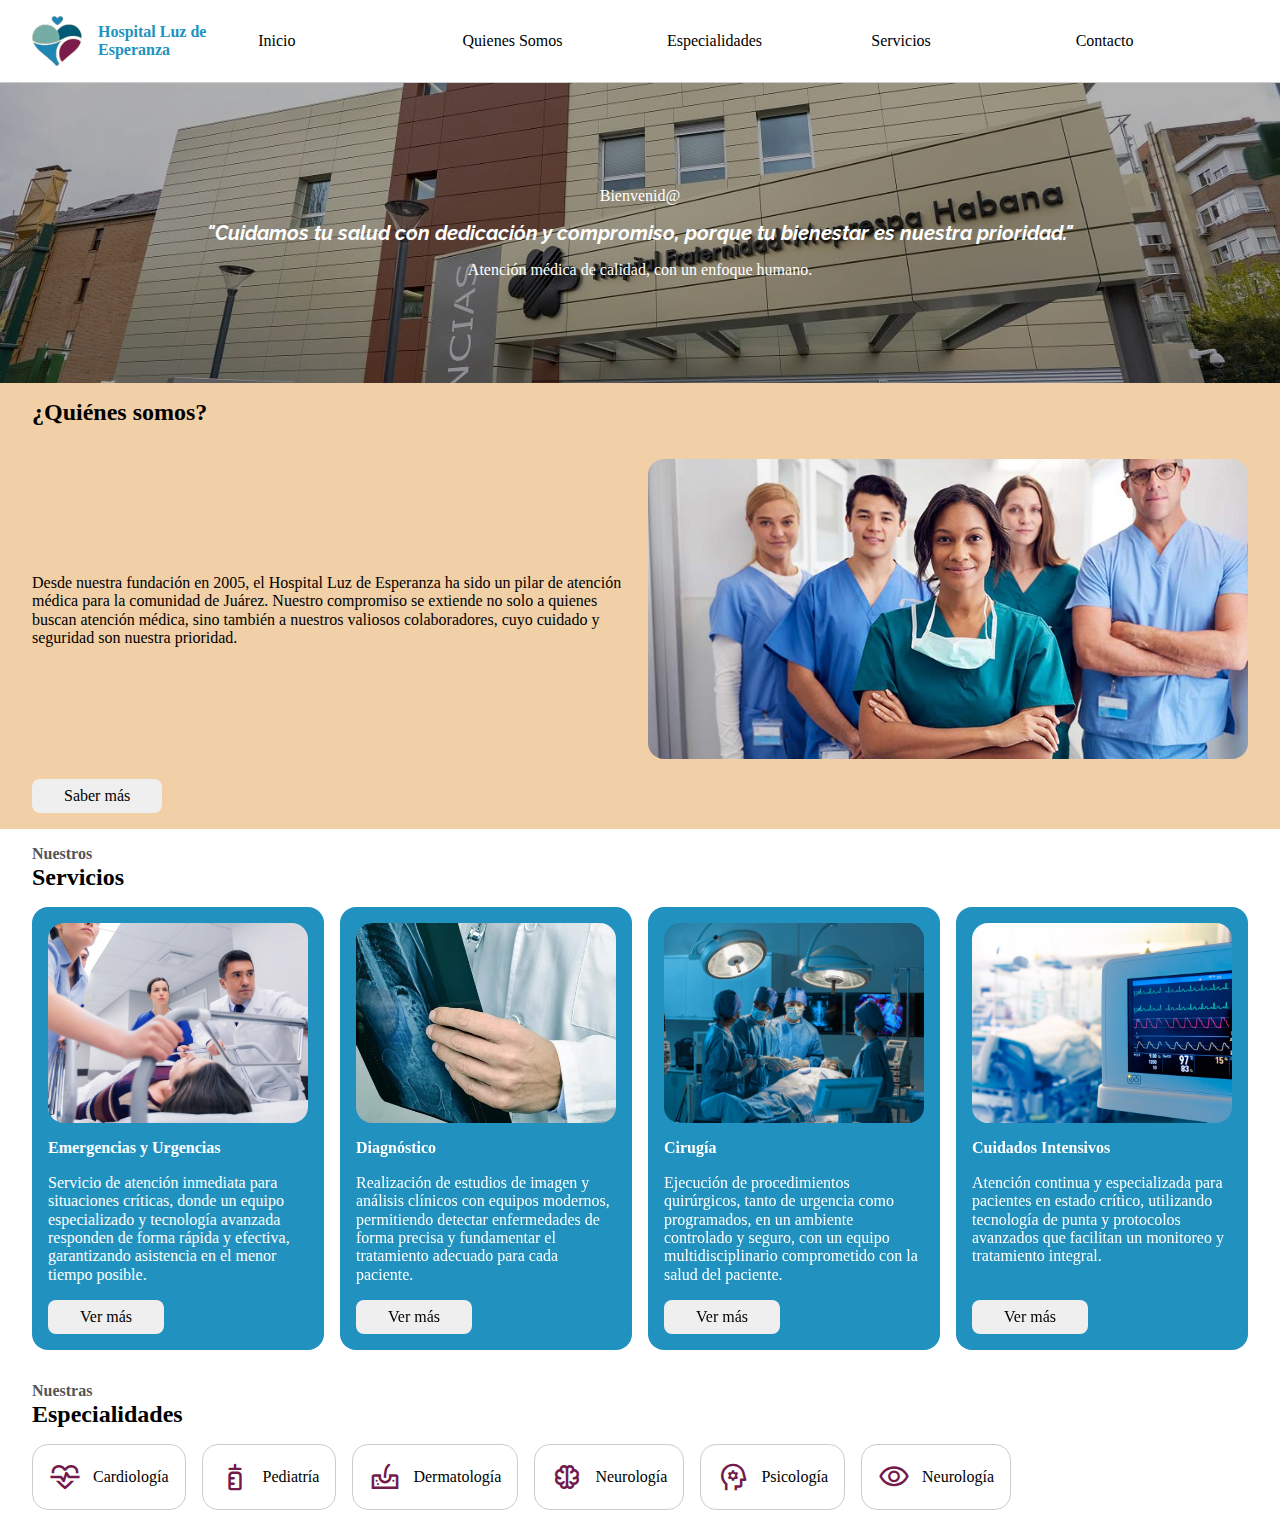
==== Index.html @ 4ebc7fb2 "idk" ====
<!DOCTYPE html>
<html lang="en">

<head>
    <meta charset="UTF-8">
    <meta name="viewport" content="width=device-width, initial-scale=1.0">
    <link href="https://fonts.googleapis.com/css2?family=Material+Symbols+Outlined" rel="stylesheet" />
    <link rel="stylesheet" href="https://cdn.jsdelivr.net/npm/@splidejs/splide@4.1.4/dist/css/splide.min.css">
    <link rel="stylesheet" href="css/normalize.css">
    <link rel="stylesheet" href="css/style.css">
    <title>Document</title>
</head>

<body>
    <header class="header">
        <div class="header__container">
            <span class="material-symbols-outlined header__iconos header__iconos-Verde">call</span>
            <img class="header__logo" src="assets/img/logo.png" alt="">
            <button onclick="abrirMenu()" class="menu__abrir"><span
                    class="material-symbols-outlined header__iconos header__iconos-Rosa"> menu </span></button>
        </div>
        <nav class="header__menu">
            <ul class="menu__lista">
                <div class="menu__titulo">
                    <img class="menu__logo" src="assets/img/logo.png" alt="">
                    <h3 class="menu__nombre">Hospital Luz de Esperanza</h3>
                    <button onclick="cerrarMenu()" class="menu__cerrar">
                        <span class="material-symbols-outlined menu__close"> close </span>
                    </button>
                </div>
                <li class="menu__elemento"><a class="menu__enlace" href="">Inicio</a></li>
                <li class="menu__elemento"><a class="menu__enlace" href="">Quienes Somos</a></li>
                <li class="menu__elemento"><a class="menu__enlace" href="">Especialidades</a></li>
                <li class="menu__elemento"><a class="menu__enlace" href="">Servicios</a></li>
                <li class="menu__elemento"><a class="menu__enlace" href="">Contacto</a></li>
            </ul>
        </nav>
        <section class="portada">
            <div class="portada__capa">
                <p>Bienvenid@</p>
                <cite class="portada__frase">"Cuidamos tu salud con dedicación y compromiso, porque tu bienestar es
                    nuestra prioridad."</cite>
                <p>Atención médica de calidad, con un enfoque humano.</p>
            </div>
        </section>
    </header>
    <main>
        <section class="nosotros">
            <h2 class="secciones__titulos nosotros__titulo">¿Quiénes somos?</h2>
            <div class="nosotros__contenido">
                <div class="nosotros__texto">
                    <p>
                        Desde nuestra fundación en 2005, el Hospital Luz de Esperanza ha sido un pilar de atención
                        médica
                        para la
                        comunidad de Juárez.
                        Nuestro compromiso se extiende no solo a quienes buscan atención médica, sino también a nuestros
                        valiosos
                        colaboradores, cuyo cuidado y seguridad son nuestra prioridad.
                    </p> 
                </div>
                <div class="nosotros__imagen">
                    <img class="nosotros__img" src="assets/img/nosotros.jpg" alt="">
                </div>
            </div>
            <button onclick="window.location.href='#saber-mas'" class="cartas__boton nosotros__boton">Saber más</button>
        </section>
        <section class="servicios">
            <h3 class="secciones__subtitulos">Nuestros</h3>
            <h2 class="secciones__titulos">Servicios</h2>
            <section class="splide" aria-label="Basic Structure Example">
                <div class="splide__track">
                    <ul class="splide__list">
                        <li class="splide__slide">
                            <div class="sevicios__cartas">
                                <img class="cartas__img" src="assets/img/servicioEmergencia.jpg" alt="">
                                <h3>Emergencias y Urgencias</h3>
                                <p>Servicio de atención inmediata para situaciones críticas, donde un equipo
                                    especializado y tecnología avanzada responden de forma rápida y efectiva,
                                    garantizando asistencia en el menor tiempo posible.</p>
                                <button class="cartas__boton">Ver más</button>
                            </div>
                        </li>
                        <li class="splide__slide">
                            <div class="sevicios__cartas">
                                <img class="cartas__img" src="assets/img/servicioDiagnostico.jpg" alt="">
                                <h3>Diagnóstico</h3>
                                <p>Realización de estudios de imagen y análisis clínicos con equipos modernos,
                                    permitiendo detectar enfermedades de forma precisa y fundamentar el tratamiento
                                    adecuado para cada paciente.</p>
                                <button class="cartas__boton">Ver más</button>
                            </div>
                        </li>
                        <li class="splide__slide">
                            <div class="sevicios__cartas">
                                <img class="cartas__img" src="assets/img/servicioCirujia.jpg" alt="">
                                <h3>Cirugía</h3>
                                <p>Ejecución de procedimientos quirúrgicos, tanto de urgencia como programados, en un
                                    ambiente controlado y seguro, con un equipo multidisciplinario comprometido con la
                                    salud del paciente.</p>
                                <button class="cartas__boton">Ver más</button>
                            </div>
                        </li>
                        <li class="splide__slide">
                            <div class="sevicios__cartas">
                                <img class="cartas__img" src="assets/img/servicioCuidados.jpg" alt="">
                                <h3>Cuidados Intensivos</h3>
                                <p>Atención continua y especializada para pacientes en estado crítico, utilizando
                                    tecnología de punta y protocolos avanzados que facilitan un monitoreo y tratamiento
                                    integral.</p>
                                <button class="cartas__boton">Ver más</button>
                            </div>
                        </li>
                    </ul>
                </div>
            </section>
        </section>
        <section class="especialidades">
            <h3 class="secciones__subtitulos">Nuestras</h3>
            <h2 class="secciones__titulos">Especialidades</h2>
            <div class="especialidades__contenedor">
                <div class="especialidad">
                    <span class="material-symbols-outlined especialidad__iconos">
                        cardiology
                    </span> &nbsp;&nbsp;&nbsp;
                    <span>Cardiología</span>
                </div>
                <div class="especialidad">
                    <span class="material-symbols-outlined especialidad__iconos">
                        pediatrics
                    </span> &nbsp;&nbsp;&nbsp;
                    <span>Pediatría</span>
                </div>
                <div class="especialidad">
                    <span class="material-symbols-outlined especialidad__iconos">
                        dermatology
                    </span> &nbsp;&nbsp;&nbsp;
                    <span>Dermatología</span>
                </div>
                <div class="especialidad">
                    <span class="material-symbols-outlined especialidad__iconos">
                        neurology
                    </span> &nbsp;&nbsp;&nbsp;
                    <span>Neurología</span>
                </div>
                <div class="especialidad">
                    <span class="material-symbols-outlined especialidad__iconos">
                        psychology
                    </span> &nbsp;&nbsp;&nbsp;
                    <span>Psicología</span>
                </div>
                <div class="especialidad">
                    <span class="material-symbols-outlined especialidad__iconos">
                        visibility
                    </span> &nbsp;&nbsp;&nbsp;
                    <span>Neurología</span>
                </div>
            </div>
        </section>
    </main>
    <footer>

    </footer>
    <script>
        function abrirMenu() {
            const menu = document.querySelector('.header__menu');
            console.log(menu);
            menu.classList.toggle('header__menu--activo');
        }
        function cerrarMenu() {
            const menu = document.querySelector('.header__menu');
            console.log(menu);
            menu.classList.toggle('header__menu--activo');
        }
        document.addEventListener('DOMContentLoaded', function () {
            var splide = new Splide('.splide', {
                classes: {
                    arrow: 'splide__arrow displayNone',
                    pagination: 'splide__pagination displayNone',
                    page: 'splide__pagination__page displayNone',
                },
                perPage: 4,
                gap: '1rem',
                breakpoints: {
                    1200: { perPage: 3, gap: '1rem' },
                    640: { perPage: 1, gap: '1rem' },
                },
            });
            splide.mount();

        });
    </script>
    <script src="https://cdn.jsdelivr.net/npm/@splidejs/splide@4.1.4/dist/js/splide.min.js"></script>
</body>

</html>
---- css/style.css ----
/* Import Fonts  */
@import url('https://fonts.googleapis.com/css2?family=Raleway:ital,wght@0,100..900;1,100..900&family=Roboto:ital,wght@0,100..900;1,100..900&display=swap');

/* Variables */
:root {
    --titulo: "Raleway", sans-serif;
    --texto: font-family: "Roboto", sans-serif;
    --rosa: #731A4B;
    --azul: #2192BF;
    --azulOscuro: #025E73;
    --verde: #72A69C;
    --crema: #F2D0A7;
}
/* Formateo de página */
* {
    padding: 0;
    margin: 0;
    font-size: 16px;
    font-family: var(--texto);
    box-sizing: border-box;
}

body {
    overflow-x: hidden;
}

/* HEADER */
.header {
    width: 100%;
    position: relative;
}
.header__container {
    display: flex;
    justify-content: space-between;
    align-items: center;
    padding: 1rem 2rem; 
}
.header__logo{
    height: 50px;
}
.header__iconos {
    font-size: 50px;
}
.header__iconos-Verde {
    color: var(--verde);
}
.header__iconos-Rosa {
    color: var(--rosa);
}
.header__menu {
    position: absolute;
    display: flex;
    background-color: rgb(255, 255, 255);
    width: 100vw;
    height: 100vh;  
    top: 0;
    left: 0;
    z-index: 1;
    opacity: 1;
    pointer-events: none;
    transition: all 1s ease;  
    overflow: hidden;
    transform: translateY(-100%);
}
.header__menu--activo {
    pointer-events: auto;
    transform: translateY(0%);
}
.menu__abrir, .menu__cerrar {
    background-color: transparent;
    border: none;
    cursor: pointer;
}
.menu__close {
    font-size: 3rem;
    color: var(--rosa);
}
.menu__lista {
    display: flex;
    flex-direction: column;
    align-items: center;
    width: 100%;
    height: 100%;
}
.menu__elemento{
    padding: 1rem 2rem;  
    width: 100%; 
    list-style: none;
    border-bottom: 1px solid #ccc;
}
.menu__titulo {
    display: flex;
    justify-content: space-between;
    align-items: center;
    width: 100%;
    padding: 1rem 2rem; 
    color: var(--azul);
    font-weight: bold;
    border-bottom: 1px solid #ccc;
    gap: 1rem;
} 
.menu__logo {
    height: 50px;
}
.menu__enlace {
    color: #000;
    text-decoration: none;  
    text-align: center; 
}
.portada {
    text-align: center;
    position: relative;
    display: flex;
    justify-content: center;
    align-items: center;
    height: 300px;
    background-image: url(../assets/img/portada.jpg);
    background-size: cover;
    background-position: center;
}
.portada__capa {
    position: absolute;
    width: 100%;
    height: 100%;
    background-color: rgb(0 0 0 / 0.3);
    display: flex;
    flex-direction: column;
    justify-content: center;
    gap: 1rem;
    padding: 1rem 2rem;
    color: #fff;
}
.portada__frase {
    font-family: var(--titulo);
    font-weight: bold;
    font-size: 1.25rem;
}
.servicios, .nosotros, .especialidades {
    padding: 1rem 2rem; 
    gap: 1rem;
}
.secciones__subtitulos {
    color: #555;
}
.secciones__titulos {
    font-size: 1.5rem;
    margin-bottom: 1rem;

}
.sevicios__cartas {
    background-color: var(--azul);
    padding: 1rem;
    border-radius: 1rem;
    display: flex;
    flex-direction: column;
    gap: 1rem; 
    color: white; 
    width: 100%;
    height: 100%;
} 
.cartas__img {
    width: 100%;
    height: 200px;
    object-fit: cover;
    border-radius: 1rem;
}
.cartas__boton { 
    width: max-content;
    padding: 0.5rem 2rem;
    border-radius: 0.5rem;
    border: none;
    margin-top: auto;
}
.splide__arrows .displayNone, .splide__pagination .displayNone {
    display: none;
}
 /* NOSOTROS */ 
  .nosotros{
    background-color: #F2D0A7;  
    display: flex;
    flex-direction: column;
    gap: 1rem;
  }
.nosotros__contenido{
    display: flex; 
    flex-direction: column-reverse;
    gap: 1rem;
}
.nosotros__img{
    width: 100%;
    border-radius: 1rem;
}

  /* Especialidades */
  .especialidades__contenedor {
    display: flex;
    flex-direction: column;
    gap: 1rem;
  }
.especialidad {
    display: flex;
    align-items: center;
    padding: 1rem; 
    border: 1px solid #ccc;
    border-radius: 1rem;
} 
/*Iconos*/
.especialidad__iconos {
    color: var(--rosa);
    font-size: 2rem;
} 

@media screen and (min-width:768px)   {
    .header__container {
        position: absolute;
        transform: translateY(-100%); 
    }
    .header__menu {
        transform: translateY(0);
        position: relative;
        height: min-content; 
    }
    .menu__lista{
        flex-direction: row;
        align-items: stretch;
    }
    .menu__cerrar {
        display: none;
    } 
    .menu__elemento {
        padding: 0;
        display: flex;
        align-items: center;
    }
    .menu__titulo {
        justify-content: start;
    }
    .especialidades__contenedor {
        flex-direction: row;
        flex-wrap: wrap;
    }
    .especialidad {
        width: max-content;
    }
}

@media screen and (min-width:426px)   {
    .nosotros__contenido{ 
        flex-direction: row;
        align-items: center; 
    }
    .nosotros__texto, .nosotros__imagen{
        width: 50%;
    }
    .nosotros__img{
        width: 100%;
        max-height: 300px;
        object-fit: cover;
        object-position:inherit;
        border-radius: 1rem;
    }
}
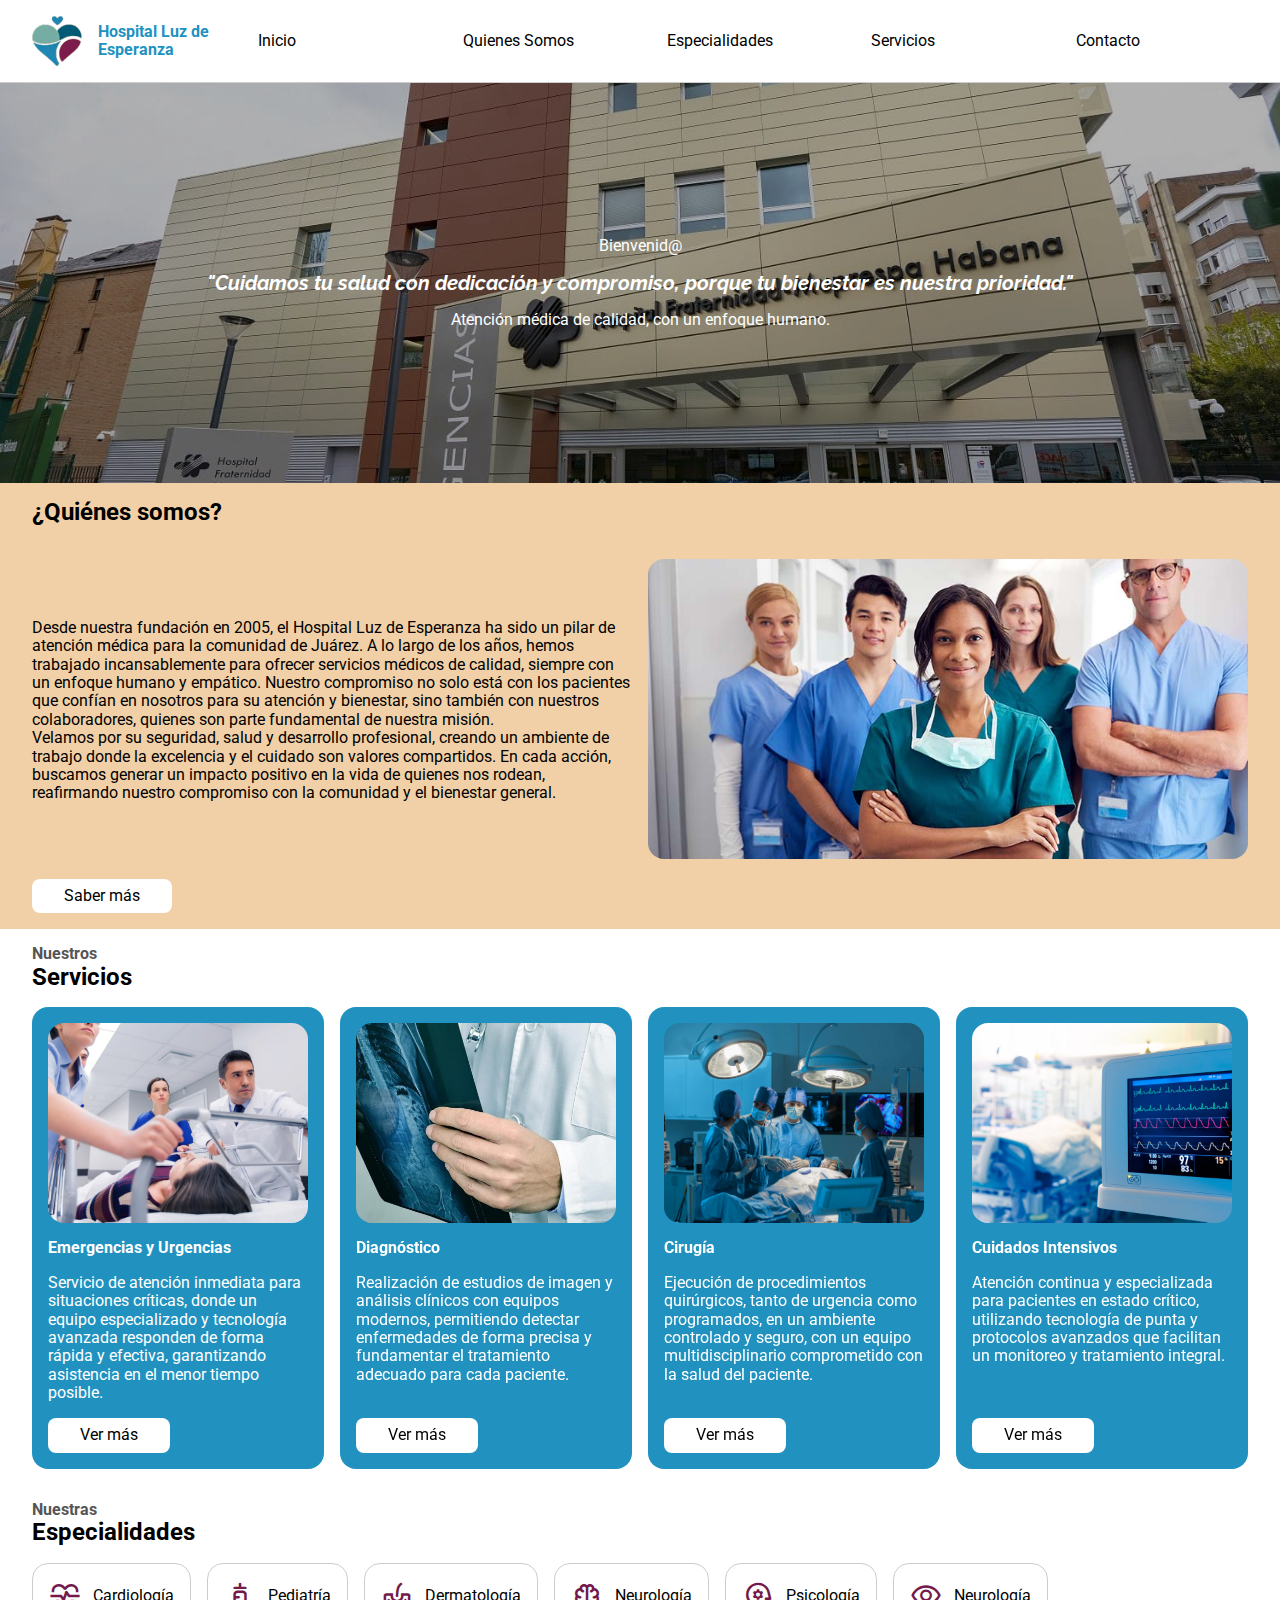
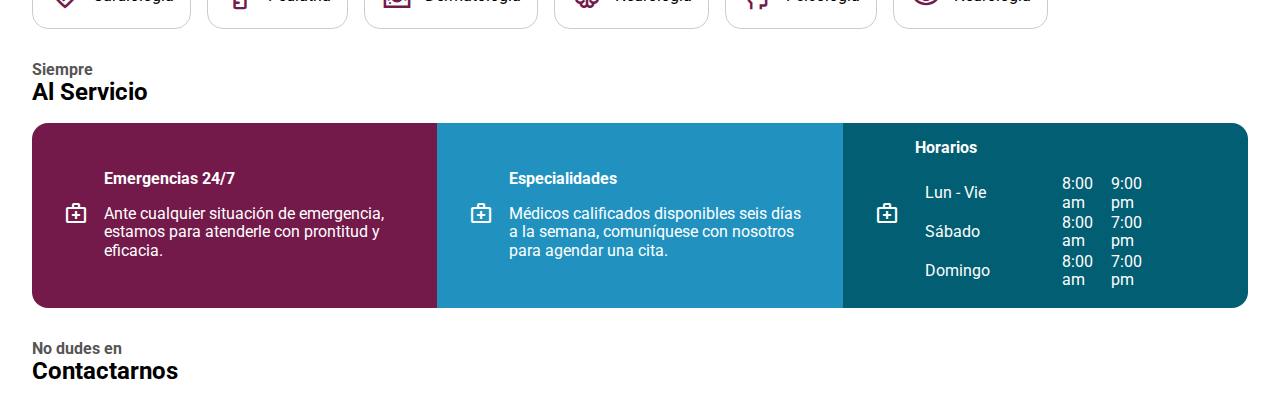
==== commit e8ad4a4a: "Se agregaron los horarios" ====
--- a/Index.html
+++ b/Index.html
@@ -1,196 +1,255 @@
-<!DOCTYPE html>
-<html lang="en">
-
-<head>
-    <meta charset="UTF-8">
-    <meta name="viewport" content="width=device-width, initial-scale=1.0">
-    <link href="https://fonts.googleapis.com/css2?family=Material+Symbols+Outlined" rel="stylesheet" />
-    <link rel="stylesheet" href="https://cdn.jsdelivr.net/npm/@splidejs/splide@4.1.4/dist/css/splide.min.css">
-    <link rel="stylesheet" href="css/normalize.css">
-    <link rel="stylesheet" href="css/style.css">
-    <title>Document</title>
-</head>
-
-<body>
-    <header class="header">
-        <div class="header__container">
-            <span class="material-symbols-outlined header__iconos header__iconos-Verde">call</span>
-            <img class="header__logo" src="assets/img/logo.png" alt="">
-            <button onclick="abrirMenu()" class="menu__abrir"><span
-                    class="material-symbols-outlined header__iconos header__iconos-Rosa"> menu </span></button>
-        </div>
-        <nav class="header__menu">
-            <ul class="menu__lista">
-                <div class="menu__titulo">
-                    <img class="menu__logo" src="assets/img/logo.png" alt="">
-                    <h3 class="menu__nombre">Hospital Luz de Esperanza</h3>
-                    <button onclick="cerrarMenu()" class="menu__cerrar">
-                        <span class="material-symbols-outlined menu__close"> close </span>
-                    </button>
-                </div>
-                <li class="menu__elemento"><a class="menu__enlace" href="">Inicio</a></li>
-                <li class="menu__elemento"><a class="menu__enlace" href="">Quienes Somos</a></li>
-                <li class="menu__elemento"><a class="menu__enlace" href="">Especialidades</a></li>
-                <li class="menu__elemento"><a class="menu__enlace" href="">Servicios</a></li>
-                <li class="menu__elemento"><a class="menu__enlace" href="">Contacto</a></li>
-            </ul>
-        </nav>
-        <section class="portada">
-            <div class="portada__capa">
-                <p>Bienvenid@</p>
-                <cite class="portada__frase">"Cuidamos tu salud con dedicación y compromiso, porque tu bienestar es
-                    nuestra prioridad."</cite>
-                <p>Atención médica de calidad, con un enfoque humano.</p>
-            </div>
-        </section>
-    </header>
-    <main>
-        <section class="nosotros">
-            <h2 class="secciones__titulos nosotros__titulo">¿Quiénes somos?</h2>
-            <div class="nosotros__contenido">
-                <div class="nosotros__texto">
-                    <p>
-                        Desde nuestra fundación en 2005, el Hospital Luz de Esperanza ha sido un pilar de atención
-                        médica
-                        para la
-                        comunidad de Juárez.
-                        Nuestro compromiso se extiende no solo a quienes buscan atención médica, sino también a nuestros
-                        valiosos
-                        colaboradores, cuyo cuidado y seguridad son nuestra prioridad.
-                    </p> 
-                </div>
-                <div class="nosotros__imagen">
-                    <img class="nosotros__img" src="assets/img/nosotros.jpg" alt="">
-                </div>
-            </div>
-            <button onclick="window.location.href='#saber-mas'" class="cartas__boton nosotros__boton">Saber más</button>
-        </section>
-        <section class="servicios">
-            <h3 class="secciones__subtitulos">Nuestros</h3>
-            <h2 class="secciones__titulos">Servicios</h2>
-            <section class="splide" aria-label="Basic Structure Example">
-                <div class="splide__track">
-                    <ul class="splide__list">
-                        <li class="splide__slide">
-                            <div class="sevicios__cartas">
-                                <img class="cartas__img" src="assets/img/servicioEmergencia.jpg" alt="">
-                                <h3>Emergencias y Urgencias</h3>
-                                <p>Servicio de atención inmediata para situaciones críticas, donde un equipo
-                                    especializado y tecnología avanzada responden de forma rápida y efectiva,
-                                    garantizando asistencia en el menor tiempo posible.</p>
-                                <button class="cartas__boton">Ver más</button>
-                            </div>
-                        </li>
-                        <li class="splide__slide">
-                            <div class="sevicios__cartas">
-                                <img class="cartas__img" src="assets/img/servicioDiagnostico.jpg" alt="">
-                                <h3>Diagnóstico</h3>
-                                <p>Realización de estudios de imagen y análisis clínicos con equipos modernos,
-                                    permitiendo detectar enfermedades de forma precisa y fundamentar el tratamiento
-                                    adecuado para cada paciente.</p>
-                                <button class="cartas__boton">Ver más</button>
-                            </div>
-                        </li>
-                        <li class="splide__slide">
-                            <div class="sevicios__cartas">
-                                <img class="cartas__img" src="assets/img/servicioCirujia.jpg" alt="">
-                                <h3>Cirugía</h3>
-                                <p>Ejecución de procedimientos quirúrgicos, tanto de urgencia como programados, en un
-                                    ambiente controlado y seguro, con un equipo multidisciplinario comprometido con la
-                                    salud del paciente.</p>
-                                <button class="cartas__boton">Ver más</button>
-                            </div>
-                        </li>
-                        <li class="splide__slide">
-                            <div class="sevicios__cartas">
-                                <img class="cartas__img" src="assets/img/servicioCuidados.jpg" alt="">
-                                <h3>Cuidados Intensivos</h3>
-                                <p>Atención continua y especializada para pacientes en estado crítico, utilizando
-                                    tecnología de punta y protocolos avanzados que facilitan un monitoreo y tratamiento
-                                    integral.</p>
-                                <button class="cartas__boton">Ver más</button>
-                            </div>
-                        </li>
-                    </ul>
-                </div>
-            </section>
-        </section>
-        <section class="especialidades">
-            <h3 class="secciones__subtitulos">Nuestras</h3>
-            <h2 class="secciones__titulos">Especialidades</h2>
-            <div class="especialidades__contenedor">
-                <div class="especialidad">
-                    <span class="material-symbols-outlined especialidad__iconos">
-                        cardiology
-                    </span> &nbsp;&nbsp;&nbsp;
-                    <span>Cardiología</span>
-                </div>
-                <div class="especialidad">
-                    <span class="material-symbols-outlined especialidad__iconos">
-                        pediatrics
-                    </span> &nbsp;&nbsp;&nbsp;
-                    <span>Pediatría</span>
-                </div>
-                <div class="especialidad">
-                    <span class="material-symbols-outlined especialidad__iconos">
-                        dermatology
-                    </span> &nbsp;&nbsp;&nbsp;
-                    <span>Dermatología</span>
-                </div>
-                <div class="especialidad">
-                    <span class="material-symbols-outlined especialidad__iconos">
-                        neurology
-                    </span> &nbsp;&nbsp;&nbsp;
-                    <span>Neurología</span>
-                </div>
-                <div class="especialidad">
-                    <span class="material-symbols-outlined especialidad__iconos">
-                        psychology
-                    </span> &nbsp;&nbsp;&nbsp;
-                    <span>Psicología</span>
-                </div>
-                <div class="especialidad">
-                    <span class="material-symbols-outlined especialidad__iconos">
-                        visibility
-                    </span> &nbsp;&nbsp;&nbsp;
-                    <span>Neurología</span>
-                </div>
-            </div>
-        </section>
-    </main>
-    <footer>
-
-    </footer>
-    <script>
-        function abrirMenu() {
-            const menu = document.querySelector('.header__menu');
-            console.log(menu);
-            menu.classList.toggle('header__menu--activo');
-        }
-        function cerrarMenu() {
-            const menu = document.querySelector('.header__menu');
-            console.log(menu);
-            menu.classList.toggle('header__menu--activo');
-        }
-        document.addEventListener('DOMContentLoaded', function () {
-            var splide = new Splide('.splide', {
-                classes: {
-                    arrow: 'splide__arrow displayNone',
-                    pagination: 'splide__pagination displayNone',
-                    page: 'splide__pagination__page displayNone',
-                },
-                perPage: 4,
-                gap: '1rem',
-                breakpoints: {
-                    1200: { perPage: 3, gap: '1rem' },
-                    640: { perPage: 1, gap: '1rem' },
-                },
-            });
-            splide.mount();
-
-        });
-    </script>
-    <script src="https://cdn.jsdelivr.net/npm/@splidejs/splide@4.1.4/dist/js/splide.min.js"></script>
-</body>
-
+<!DOCTYPE html>
+<html lang="en">
+
+<head>
+    <meta charset="UTF-8">
+    <meta name="viewport" content="width=device-width, initial-scale=1.0">
+    <link href="https://fonts.googleapis.com/css2?family=Material+Symbols+Outlined" rel="stylesheet" />
+    <link rel="stylesheet" href="https://cdn.jsdelivr.net/npm/@splidejs/splide@4.1.4/dist/css/splide.min.css">
+    <link rel="stylesheet" href="css/normalize.css">
+    <link rel="stylesheet" href="css/style.css">
+    <title>Document</title>
+</head>
+
+<body>
+    <!-- HEADER -->
+    <header class="header">
+        <!-- CABECERA -->
+        <div class="header__container">
+            <span class="material-symbols-outlined header__iconos header__iconos-Verde">call</span>
+            <img class="header__logo" src="assets/img/logo.png" alt="">
+            <button onclick="abrirMenu()" class="menu__abrir"><span
+                    class="material-symbols-outlined header__iconos header__iconos-Rosa"> menu </span></button>
+        </div>
+        <!-- MENU -->
+        <nav class="header__menu">
+            <ul class="menu__lista">
+                <div class="menu__titulo">
+                    <img class="menu__logo" src="assets/img/logo.png" alt="">
+                    <h3 class="menu__nombre">Hospital Luz de Esperanza</h3>
+                    <button onclick="cerrarMenu()" class="menu__cerrar">
+                        <span class="material-symbols-outlined menu__close"> close </span>
+                    </button>
+                </div>
+                <li class="menu__elemento"><a class="menu__enlace" href="">Inicio</a></li>
+                <li class="menu__elemento"><a class="menu__enlace" href="">Quienes Somos</a></li>
+                <li class="menu__elemento"><a class="menu__enlace" href="">Especialidades</a></li>
+                <li class="menu__elemento"><a class="menu__enlace" href="">Servicios</a></li>
+                <li class="menu__elemento"><a class="menu__enlace" href="">Contacto</a></li>
+            </ul>
+        </nav>
+        <!-- PORTADA -->
+        <section class="portada">
+            <div class="portada__capa">
+                <p>Bienvenid@</p>
+                <cite class="portada__frase">"Cuidamos tu salud con dedicación y compromiso, porque tu bienestar es
+                    nuestra prioridad."</cite>
+                <p>Atención médica de calidad, con un enfoque humano.</p>
+            </div>
+        </section>
+    </header>
+    <main>
+        <!-- NOSOTROS -->
+        <section class="nosotros">
+            <h2 class="secciones__titulos nosotros__titulo">¿Quiénes somos?</h2>
+            <div class="nosotros__contenido">
+                <div class="nosotros__texto">
+                    <p>
+                        Desde nuestra fundación en 2005, el Hospital Luz de Esperanza ha sido un pilar de atención médica para la comunidad de Juárez. A lo largo de los años, hemos trabajado incansablemente para ofrecer servicios médicos de calidad, siempre con un enfoque humano y empático. Nuestro compromiso no solo está con los pacientes que confían en nosotros para su atención y bienestar, sino también con nuestros colaboradores, quienes son parte fundamental de nuestra misión. 
+                    </p> 
+                    <p class="nosotros__oculto">
+                        Velamos por su seguridad, salud y desarrollo profesional, creando un ambiente de trabajo donde la excelencia y el cuidado son valores compartidos. En cada acción, buscamos generar un impacto positivo en la vida de quienes nos rodean, reafirmando nuestro compromiso con la comunidad y el bienestar general.
+                    </p>
+                </div>
+                <div class="nosotros__imagen">
+                    <img class="nosotros__img" src="assets/img/nosotros.jpg" alt="">
+                </div>
+            </div>
+            <button onclick="window.location.href='#saber-mas'" class="cartas__boton nosotros__boton">Saber más</button>
+        </section>
+        <!-- SERVICIOS -->
+        <section class="servicios">
+            <h3 class="secciones__subtitulos">Nuestros</h3>
+            <h2 class="secciones__titulos">Servicios</h2>
+            <section class="splide" aria-label="Basic Structure Example">
+                <div class="splide__track">
+                    <ul class="splide__list">
+                        <li class="splide__slide">
+                            <div class="sevicios__cartas">
+                                <img class="cartas__img" src="assets/img/servicioEmergencia.jpg" alt="">
+                                <h3>Emergencias y Urgencias</h3>
+                                <p>Servicio de atención inmediata para situaciones críticas, donde un equipo
+                                    especializado y tecnología avanzada responden de forma rápida y efectiva,
+                                    garantizando asistencia en el menor tiempo posible.</p>
+                                <button class="cartas__boton">Ver más</button>
+                            </div>
+                        </li>
+                        <li class="splide__slide">
+                            <div class="sevicios__cartas">
+                                <img class="cartas__img" src="assets/img/servicioDiagnostico.jpg" alt="">
+                                <h3>Diagnóstico</h3>
+                                <p>Realización de estudios de imagen y análisis clínicos con equipos modernos,
+                                    permitiendo detectar enfermedades de forma precisa y fundamentar el tratamiento
+                                    adecuado para cada paciente.</p>
+                                <button class="cartas__boton">Ver más</button>
+                            </div>
+                        </li>
+                        <li class="splide__slide">
+                            <div class="sevicios__cartas">
+                                <img class="cartas__img" src="assets/img/servicioCirujia.jpg" alt="">
+                                <h3>Cirugía</h3>
+                                <p>Ejecución de procedimientos quirúrgicos, tanto de urgencia como programados, en un
+                                    ambiente controlado y seguro, con un equipo multidisciplinario comprometido con la
+                                    salud del paciente.</p>
+                                <button class="cartas__boton">Ver más</button>
+                            </div>
+                        </li>
+                        <li class="splide__slide">
+                            <div class="sevicios__cartas">
+                                <img class="cartas__img" src="assets/img/servicioCuidados.jpg" alt="">
+                                <h3>Cuidados Intensivos</h3>
+                                <p>Atención continua y especializada para pacientes en estado crítico, utilizando
+                                    tecnología de punta y protocolos avanzados que facilitan un monitoreo y tratamiento
+                                    integral.</p>
+                                <button class="cartas__boton">Ver más</button>
+                            </div>
+                        </li>
+                    </ul>
+                </div>
+            </section>
+        </section>
+        <!-- ESPECIALDIADES -->
+        <section class="especialidades">
+            <h3 class="secciones__subtitulos">Nuestras</h3>
+            <h2 class="secciones__titulos">Especialidades</h2>
+            <div class="especialidades__contenedor">
+                <div class="especialidad">
+                    <span class="material-symbols-outlined especialidad__iconos">
+                        cardiology
+                    </span> &nbsp;&nbsp;&nbsp;
+                    <span>Cardiología</span>
+                </div>
+                <div class="especialidad">
+                    <span class="material-symbols-outlined especialidad__iconos">
+                        pediatrics
+                    </span> &nbsp;&nbsp;&nbsp;
+                    <span>Pediatría</span>
+                </div>
+                <div class="especialidad">
+                    <span class="material-symbols-outlined especialidad__iconos">
+                        dermatology
+                    </span> &nbsp;&nbsp;&nbsp;
+                    <span>Dermatología</span>
+                </div>
+                <div class="especialidad">
+                    <span class="material-symbols-outlined especialidad__iconos">
+                        neurology
+                    </span> &nbsp;&nbsp;&nbsp;
+                    <span>Neurología</span>
+                </div>
+                <div class="especialidad">
+                    <span class="material-symbols-outlined especialidad__iconos">
+                        psychology
+                    </span> &nbsp;&nbsp;&nbsp;
+                    <span>Psicología</span>
+                </div>
+                <div class="especialidad">
+                    <span class="material-symbols-outlined especialidad__iconos">
+                        visibility
+                    </span> &nbsp;&nbsp;&nbsp;
+                    <span>Neurología</span>
+                </div>
+            </div>
+        </section>
+        <!-- ATENCIÓN -->
+        <section class="atencion">
+            <h3 class="secciones__subtitulos">Siempre</h3>
+            <h2 class="secciones__titulos">Al Servicio</h2>
+            <div class="atencion__contenedor">
+                <section class="atencion__seccion atencion__seccion--BT">
+                    <div class="atencion__icono">
+                        <span class="material-symbols-outlined atencion__icono"> medical_services </span>
+                    </div>
+                    <div class="atencion__texto">
+                        <h3 class="atencion__titulo">Emergencias 24/7</h3>
+                        <p>Ante cualquier situación de emergencia, estamos para atenderle con prontitud y eficacia.</p>
+                    </div>
+                </section> 
+                <section class="atencion__seccion atencion__seccion--Azul">
+                    <div class="atencion__icono">
+                        <span class="material-symbols-outlined atencion__icono"> medical_services </span>
+                    </div>
+                    <div class="atencion__texto">
+                        <h3 class="atencion__titulo">Especialidades</h3>
+                        <p>Médicos calificados disponibles seis días a la semana, comuníquese con nosotros para agendar una cita.</p>
+                    </div>
+                </section> 
+                <section class="atencion__seccion atencion__seccion--BB">
+                    <div class="atencion__icono">
+                        <span class="material-symbols-outlined atencion__icono"> medical_services </span>
+                    </div>
+                    <div class="atencion__texto">
+                        <h3 class="atencion__titulo">Horarios </h3>
+                        <table class="atencion__horarios">
+                            <tr>
+                                <td class="atencion__dias">Lun - Vie</td>
+                                <td class="atencion__dias">8:00 am</td>
+                                <td class="atencion__dias">9:00 pm</td>
+                            </tr>
+                            <tr>
+                                <td class="atencion__dias">Sábado</td>
+                                <td class="atencion__dias">8:00 am</td>
+                                <td class="atencion__dias">7:00 pm</td>
+                            </tr>
+                            <tr>
+                                <td class="atencion__dias">Domingo</td>
+                                <td class="atencion__dias">8:00 am</td>
+                                <td class="atencion__dias">7:00 pm</td>
+                            </tr>
+                        </table>
+                    </div>
+                </section> 
+            </div>
+        </section>
+        <!-- FORMULARIO -->
+        <section class="contacto">
+            <h3 class="secciones__subtitulos">No dudes en</h3>
+            <h2 class="secciones__titulos">Contactarnos</h2>
+        </section>
+    </main>
+    <footer>
+
+    </footer>
+    <script>
+        function abrirMenu() {
+            const menu = document.querySelector('.header__menu');
+            console.log(menu);
+            menu.classList.toggle('header__menu--activo');
+        }
+        function cerrarMenu() {
+            const menu = document.querySelector('.header__menu');
+            console.log(menu);
+            menu.classList.toggle('header__menu--activo');
+        }
+        document.addEventListener('DOMContentLoaded', function () {
+            var splide = new Splide('.splide', {
+                classes: {
+                    arrow: 'splide__arrow displayNone',
+                    pagination: 'splide__pagination displayNone',
+                    page: 'splide__pagination__page displayNone',
+                },
+                perPage: 4,
+                gap: '1rem',
+                breakpoints: {
+                    1200: { perPage: 3, gap: '1rem' },
+                    640: { perPage: 1, gap: '1rem' },
+                },
+            });
+            splide.mount();
+
+        });
+    </script>
+    <script src="https://cdn.jsdelivr.net/npm/@splidejs/splide@4.1.4/dist/js/splide.min.js"></script>
+</body>
+
 </html>--- a/css/style.css
+++ b/css/style.css
@@ -1,262 +1,316 @@
-/* Import Fonts  */
-@import url('https://fonts.googleapis.com/css2?family=Raleway:ital,wght@0,100..900;1,100..900&family=Roboto:ital,wght@0,100..900;1,100..900&display=swap');
-
-/* Variables */
-:root {
-    --titulo: "Raleway", sans-serif;
-    --texto: font-family: "Roboto", sans-serif;
-    --rosa: #731A4B;
-    --azul: #2192BF;
-    --azulOscuro: #025E73;
-    --verde: #72A69C;
-    --crema: #F2D0A7;
-}
-/* Formateo de página */
-* {
-    padding: 0;
-    margin: 0;
-    font-size: 16px;
-    font-family: var(--texto);
-    box-sizing: border-box;
-}
-
-body {
-    overflow-x: hidden;
-}
-
-/* HEADER */
-.header {
-    width: 100%;
-    position: relative;
-}
-.header__container {
-    display: flex;
-    justify-content: space-between;
-    align-items: center;
-    padding: 1rem 2rem; 
-}
-.header__logo{
-    height: 50px;
-}
-.header__iconos {
-    font-size: 50px;
-}
-.header__iconos-Verde {
-    color: var(--verde);
-}
-.header__iconos-Rosa {
-    color: var(--rosa);
-}
-.header__menu {
-    position: absolute;
-    display: flex;
-    background-color: rgb(255, 255, 255);
-    width: 100vw;
-    height: 100vh;  
-    top: 0;
-    left: 0;
-    z-index: 1;
-    opacity: 1;
-    pointer-events: none;
-    transition: all 1s ease;  
-    overflow: hidden;
-    transform: translateY(-100%);
-}
-.header__menu--activo {
-    pointer-events: auto;
-    transform: translateY(0%);
-}
-.menu__abrir, .menu__cerrar {
-    background-color: transparent;
-    border: none;
-    cursor: pointer;
-}
-.menu__close {
-    font-size: 3rem;
-    color: var(--rosa);
-}
-.menu__lista {
-    display: flex;
-    flex-direction: column;
-    align-items: center;
-    width: 100%;
-    height: 100%;
-}
-.menu__elemento{
-    padding: 1rem 2rem;  
-    width: 100%; 
-    list-style: none;
-    border-bottom: 1px solid #ccc;
-}
-.menu__titulo {
-    display: flex;
-    justify-content: space-between;
-    align-items: center;
-    width: 100%;
-    padding: 1rem 2rem; 
-    color: var(--azul);
-    font-weight: bold;
-    border-bottom: 1px solid #ccc;
-    gap: 1rem;
-} 
-.menu__logo {
-    height: 50px;
-}
-.menu__enlace {
-    color: #000;
-    text-decoration: none;  
-    text-align: center; 
-}
-.portada {
-    text-align: center;
-    position: relative;
-    display: flex;
-    justify-content: center;
-    align-items: center;
-    height: 300px;
-    background-image: url(../assets/img/portada.jpg);
-    background-size: cover;
-    background-position: center;
-}
-.portada__capa {
-    position: absolute;
-    width: 100%;
-    height: 100%;
-    background-color: rgb(0 0 0 / 0.3);
-    display: flex;
-    flex-direction: column;
-    justify-content: center;
-    gap: 1rem;
-    padding: 1rem 2rem;
-    color: #fff;
-}
-.portada__frase {
-    font-family: var(--titulo);
-    font-weight: bold;
-    font-size: 1.25rem;
-}
-.servicios, .nosotros, .especialidades {
-    padding: 1rem 2rem; 
-    gap: 1rem;
-}
-.secciones__subtitulos {
-    color: #555;
-}
-.secciones__titulos {
-    font-size: 1.5rem;
-    margin-bottom: 1rem;
-
-}
-.sevicios__cartas {
-    background-color: var(--azul);
-    padding: 1rem;
-    border-radius: 1rem;
-    display: flex;
-    flex-direction: column;
-    gap: 1rem; 
-    color: white; 
-    width: 100%;
-    height: 100%;
-} 
-.cartas__img {
-    width: 100%;
-    height: 200px;
-    object-fit: cover;
-    border-radius: 1rem;
-}
-.cartas__boton { 
-    width: max-content;
-    padding: 0.5rem 2rem;
-    border-radius: 0.5rem;
-    border: none;
-    margin-top: auto;
-}
-.splide__arrows .displayNone, .splide__pagination .displayNone {
-    display: none;
-}
- /* NOSOTROS */ 
-  .nosotros{
-    background-color: #F2D0A7;  
-    display: flex;
-    flex-direction: column;
-    gap: 1rem;
-  }
-.nosotros__contenido{
-    display: flex; 
-    flex-direction: column-reverse;
-    gap: 1rem;
-}
-.nosotros__img{
-    width: 100%;
-    border-radius: 1rem;
-}
-
-  /* Especialidades */
-  .especialidades__contenedor {
-    display: flex;
-    flex-direction: column;
-    gap: 1rem;
-  }
-.especialidad {
-    display: flex;
-    align-items: center;
-    padding: 1rem; 
-    border: 1px solid #ccc;
-    border-radius: 1rem;
-} 
-/*Iconos*/
-.especialidad__iconos {
-    color: var(--rosa);
-    font-size: 2rem;
-} 
-
-@media screen and (min-width:768px)   {
-    .header__container {
-        position: absolute;
-        transform: translateY(-100%); 
-    }
-    .header__menu {
-        transform: translateY(0);
-        position: relative;
-        height: min-content; 
-    }
-    .menu__lista{
-        flex-direction: row;
-        align-items: stretch;
-    }
-    .menu__cerrar {
-        display: none;
-    } 
-    .menu__elemento {
-        padding: 0;
-        display: flex;
-        align-items: center;
-    }
-    .menu__titulo {
-        justify-content: start;
-    }
-    .especialidades__contenedor {
-        flex-direction: row;
-        flex-wrap: wrap;
-    }
-    .especialidad {
-        width: max-content;
-    }
-}
-
-@media screen and (min-width:426px)   {
-    .nosotros__contenido{ 
-        flex-direction: row;
-        align-items: center; 
-    }
-    .nosotros__texto, .nosotros__imagen{
-        width: 50%;
-    }
-    .nosotros__img{
-        width: 100%;
-        max-height: 300px;
-        object-fit: cover;
-        object-position:inherit;
-        border-radius: 1rem;
-    }
+/* Import Fonts  */
+@import url('https://fonts.googleapis.com/css2?family=Raleway:ital,wght@0,100..900;1,100..900&family=Roboto:ital,wght@0,100..900;1,100..900&display=swap');
+
+/* Variables */
+:root {
+    --titulo:"Raleway", sans-serif;
+    --texto: "Roboto", sans-serif;
+    --rosa: #731A4B;
+    --azul: #2192BF;
+    --azulOscuro: #025E73;
+    --verde: #72A69C;
+    --crema: #F2D0A7;
+}
+/* Formateo de página */
+* {
+    padding: 0;
+    margin: 0;
+    font-size: 16px;
+    font-family: var(--texto);
+    box-sizing: border-box;
+}
+
+body {
+    overflow-x: hidden;
+}
+
+/* HEADER */
+.header {
+    width: 100%;
+    position: relative;
+}
+.header__container {
+    display: flex;
+    justify-content: space-between;
+    align-items: center;
+    padding: 1rem 2rem; 
+}
+.header__logo{
+    height: 50px;
+}
+.header__iconos {
+    font-size: 50px;
+}
+.header__iconos-Verde {
+    color: var(--verde);
+}
+.header__iconos-Rosa {
+    color: var(--rosa);
+}
+.header__menu {
+    position: absolute;
+    display: flex;
+    background-color: rgb(255, 255, 255);
+    width: 100vw;
+    height: 100vh;  
+    top: 0;
+    left: 0;
+    z-index: 1;
+    opacity: 1;
+    pointer-events: none;
+    transition: all 1s ease;  
+    overflow: hidden;
+    transform: translateY(-100%);
+}
+.header__menu--activo {
+    pointer-events: auto;
+    transform: translateY(0%);
+}
+.menu__abrir, .menu__cerrar {
+    background-color: transparent;
+    border: none;
+    cursor: pointer;
+}
+.menu__close {
+    font-size: 3rem;
+    color: var(--rosa);
+}
+.menu__lista {
+    display: flex;
+    flex-direction: column;
+    align-items: center;
+    width: 100%;
+    height: 100%;
+}
+.menu__elemento{
+    padding: 1rem 2rem;  
+    width: 100%; 
+    list-style: none;
+    border-bottom: 1px solid #ccc;
+}
+.menu__titulo {
+    display: flex;
+    justify-content: space-between;
+    align-items: center;
+    width: 100%;
+    padding: 1rem 2rem; 
+    color: var(--azul);
+    font-weight: bold;
+    border-bottom: 1px solid #ccc;
+    gap: 1rem;
+} 
+.menu__logo {
+    height: 50px;
+}
+.menu__enlace {
+    color: #000;
+    text-decoration: none;  
+    text-align: center; 
+}
+.portada {
+    text-align: center;
+    position: relative;
+    display: flex;
+    justify-content: center;
+    align-items: center;
+    height: 300px;
+    background-image: url(../assets/img/portada.jpg);
+    background-size: cover;
+    background-position: center;
+}
+.portada__capa {
+    position: absolute;
+    width: 100%;
+    height: 100%;
+    background-color: rgb(0 0 0 / 0.3);
+    display: flex;
+    flex-direction: column;
+    justify-content: center;
+    gap: 1rem;
+    padding: 1rem 2rem;
+    color: #fff;
+}
+.portada__frase {
+    font-family: var(--titulo);
+    font-weight: bold;
+    font-size: 1.25rem;
+}
+.servicios, .nosotros, .especialidades, .atencion, .contacto {
+    padding: 1rem 2rem; 
+    gap: 1rem;
+}
+.secciones__subtitulos {
+    color: #555;
+}
+.secciones__titulos {
+    font-size: 1.5rem;
+    margin-bottom: 1rem;
+
+}
+.sevicios__cartas {
+    background-color: var(--azul);
+    padding: 1rem;
+    border-radius: 1rem;
+    display: flex;
+    flex-direction: column;
+    gap: 1rem; 
+    color: white; 
+    width: 100%;
+    height: 100%;
+} 
+.cartas__img {
+    width: 100%;
+    height: 200px;
+    object-fit: cover;
+    border-radius: 1rem;
+}
+.cartas__boton { 
+    width: max-content;
+    padding: 0.5rem 2rem;
+    border-radius: 0.5rem;
+    border: none;
+    margin-top: auto;
+    background-color: #fff;
+}
+.splide__arrows .displayNone, .splide__pagination .displayNone {
+    display: none;
+}
+ /* NOSOTROS */ 
+  .nosotros{
+    background-color: #F2D0A7;  
+    display: flex;
+    flex-direction: column;
+    gap: 1rem;
+  }
+.nosotros__contenido{
+    display: flex; 
+    flex-direction: column-reverse;
+    gap: 1rem;
+}
+.nosotros__img{
+    width: 100%;
+    border-radius: 1rem;
+}
+.nosotros__oculto {
+    display: none;
+}
+
+  /* Especialidades */
+  .especialidades__contenedor {
+    display: flex;
+    flex-direction: column;
+    gap: 1rem;
+  }
+.especialidad {
+    display: flex;
+    align-items: center;
+    padding: 1rem; 
+    border: 1px solid #ccc;
+    border-radius: 1rem;
+} 
+/*Iconos*/
+.especialidad__iconos {
+    color: var(--rosa);
+    font-size: 2rem;
+} 
+
+/* ATENCIÓN */ 
+.atencion__seccion {
+    display: flex;
+    padding: 1rem 2rem;
+    gap: 1rem;
+    align-items: center;
+    color: #fff;
+} 
+.atencion__titulo {
+    margin-bottom: 1rem;
+}
+.atencion__seccion--BT {
+    border-radius: 1rem 1rem 0 0;
+    background-color: var(--rosa);
+}
+.atencion__seccion--Azul {
+    background-color: var(--azul);
+}
+.atencion__seccion--BB {
+    border-radius: 0 0 1rem 1rem;
+    background-color: var(--azulOscuro);
+}
+.atencion__dias {
+    width: 100%;  
+    margin: 1rem;
+    padding: 0 0.5rem; 
+}
+
+
+@media screen and (min-width:767px)   {
+    .header__container {
+        position: absolute;
+        transform: translateY(-100%); 
+    }
+    .header__menu {
+        transform: translateY(0);
+        position: relative;
+        height: min-content; 
+    }
+    .menu__lista{
+        flex-direction: row;
+        align-items: stretch;
+    }
+    .menu__cerrar {
+        display: none;
+    } 
+    .menu__elemento {
+        padding: 0;
+        display: flex;
+        align-items: center;
+    }
+    .menu__titulo {
+        justify-content: start;
+    }
+    .especialidades__contenedor {
+        flex-direction: row;
+        flex-wrap: wrap;
+    }
+    .especialidad {
+        width: max-content;
+    }
+    .atencion__contenedor {
+        display: grid;
+        grid-template-columns: repeat(3, 1fr);  
+    }
+    .atencion__seccion {
+        flex: 1;
+    }
+    .atencion__seccion--BT {
+        border-radius: 1rem 0 0 1rem;
+    }
+    .atencion__seccion--BB {
+        border-radius: 0 1rem 1rem 0;
+    }
+}
+@media screen and (min-width:1023px)   {
+    .portada {
+        height: 400px;
+    }
+    .nosotros__oculto {
+        display: block;
+    }
+}
+
+@media screen and (min-width:426px)   {
+    .nosotros__contenido{ 
+        flex-direction: row;
+        align-items: center; 
+    }
+    .nosotros__texto, .nosotros__imagen{
+        width: 50%;
+    }
+    .nosotros__img{
+        width: 100%;
+        max-height: 300px;
+        object-fit: cover;
+        object-position:inherit;
+        border-radius: 1rem;
+    }
 }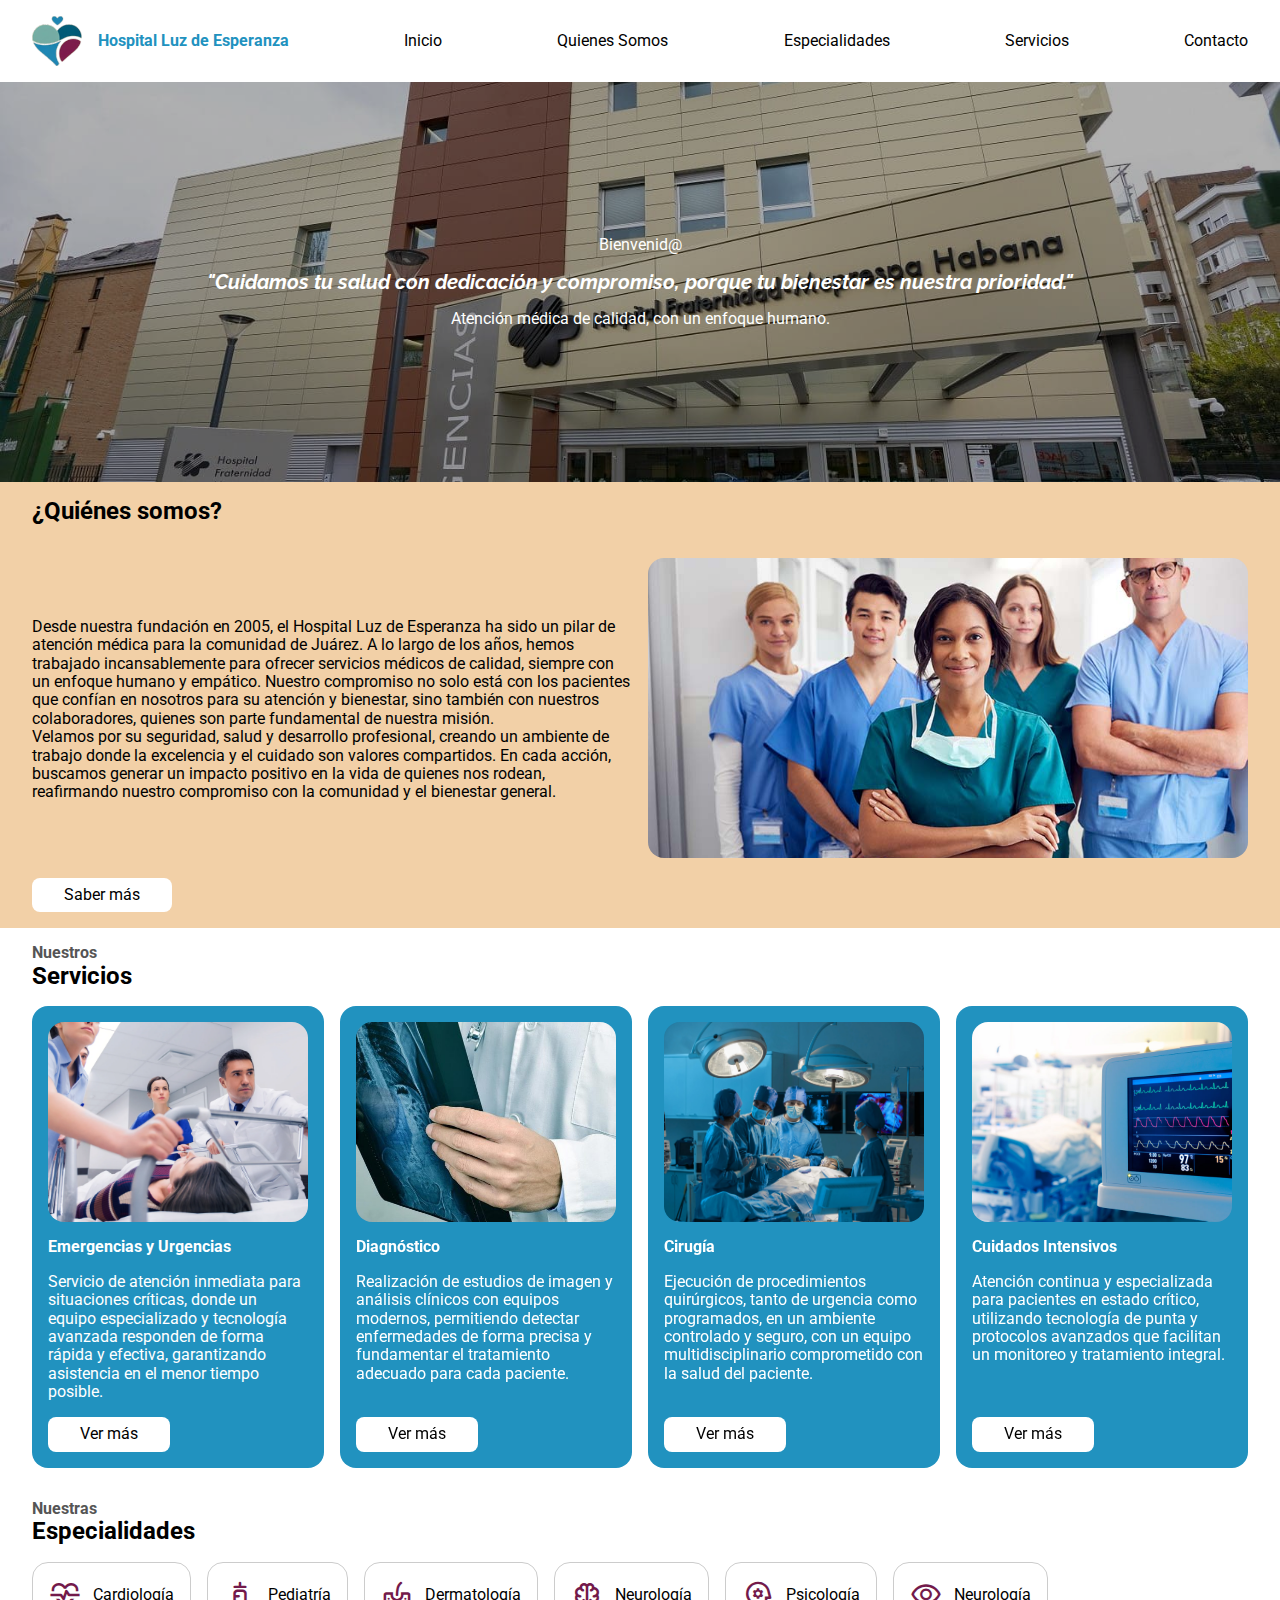
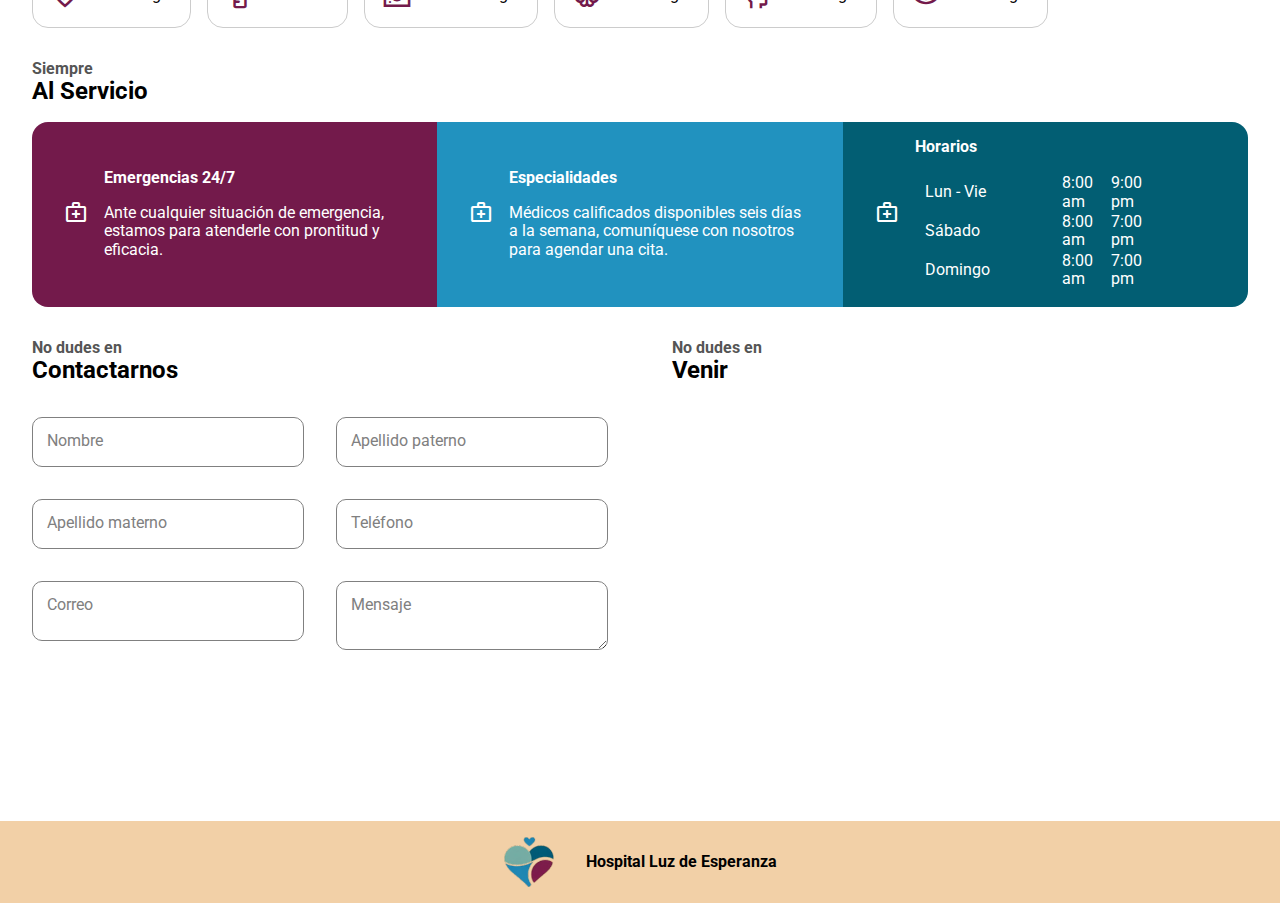
==== commit 6e0b8099: "Se agregaron modificaciones para el responsivo2" ====
--- a/Index.html
+++ b/Index.html
@@ -211,14 +211,56 @@
                 </section> 
             </div>
         </section>
-        <!-- FORMULARIO -->
+        <div class="secciones__grande">
+            <!-- FORMULARIO -->
         <section class="contacto">
             <h3 class="secciones__subtitulos">No dudes en</h3>
             <h2 class="secciones__titulos">Contactarnos</h2>
-        </section>
+            <div>
+                <form method="POST" class="formulario" id="formulario">
+                    <label for="nombre" class="formulario__label">
+                        <input type="text" id="nombre" placeholder=" " class="formulario__input">
+                        <span class="formulario__placeholder">Nombre</span>
+                        <span class="error" id="error-nombre"></span>
+                    </label>
+                    <label for="apellidoPa" class="formulario__label">
+                        <input type="text" id="apellidoPa" placeholder=" " class="formulario__input">
+                        <span class="formulario__placeholder">Apellido paterno</span>
+                        <span class="error" id="error-apellidoPa"></span>
+                    </label>
+                    <label for="apellidoMa" class="formulario__label">
+                        <input type="text" id="apellidoMa" placeholder=" " class="formulario__input">
+                        <span class="formulario__placeholder">Apellido materno</span>
+                        <span class="error" id="error-apellidoMa"></span>
+                    </label>
+                    <label for="edad" class="formulario__label">
+                        <input type="number" id="edad" placeholder=" " class="formulario__input" min="10">
+                        <span class="formulario__placeholder">Teléfono</span>
+                        <span class="error" id="error-edad"></span>
+                    </label>
+                    <label for="email" class="formulario__label">
+                        <input type="email" id="email" placeholder=" " class="formulario__input">
+                        <span class="formulario__placeholder">Correo</span>
+                        <span class="error" id="error-email"></span>
+                    </label> 
+                    <label for="mensaje" class="formulario__label formulario__mensaje">
+                        <textarea type="email" id="men" placeholder=" " class="formulario__input"></textarea>
+                        <span class="formulario__placeholder" style="height: min-content;">Mensaje</span>
+                    </label>
+                </form>
+            </div>
+        </section>
+        <!-- UBICANOS -->
+        <section class="ubicacion">
+            <h3 class="secciones__subtitulos">No dudes en</h3>
+            <h2 class="secciones__titulos">Venir</h2>
+            <iframe class="ubicacion__iframe" src="https://www.google.com/maps/embed?pb=!1m18!1m12!1m3!1d54291.12108433445!2d-106.53254628181458!3d31.737876105768567!2m3!1f0!2f0!3f0!3m2!1i1024!2i768!4f13.1!3m3!1m2!1s0x86e75998aab8c9e1%3A0x858f862537ffe340!2sHospital%20General%20de%20Ciudad%20Ju%C3%A1rez!5e0!3m2!1ses!2smx!4v1743520342726!5m2!1ses!2smx" width="600" height="450" style="border:0;" allowfullscreen="" loading="lazy" referrerpolicy="no-referrer-when-downgrade"></iframe>
+        </section>
+        </div>
     </main>
-    <footer>
-
+    <footer class="footer">
+        <img class="menu__logo" src="assets/img/logo.png" alt="">
+                    <h3 class="menu__nombre">Hospital Luz de Esperanza</h3>
     </footer>
     <script>
         function abrirMenu() {
--- a/css/style.css
+++ b/css/style.css
@@ -135,7 +135,7 @@
     font-weight: bold;
     font-size: 1.25rem;
 }
-.servicios, .nosotros, .especialidades, .atencion, .contacto {
+.servicios, .nosotros, .especialidades, .atencion, .contacto, .ubicacion {
     padding: 1rem 2rem; 
     gap: 1rem;
 }
@@ -242,6 +242,92 @@
     padding: 0 0.5rem; 
 }
 
+/* FORMULARIO */
+.formulario { 
+    display: flex;
+    flex-direction: column;
+    gap: 30px;
+    flex: 1;
+    margin-top: 2rem;
+}
+
+.formulario__label {
+    display: grid;
+    grid-template-areas: "input";
+} 
+
+.formulario__placeholder {
+    grid-area: input;
+    width: max-content;
+    padding: 15px;
+    color: gray;
+    transition: transform .2s ease-in-out;
+}
+
+.formulario__input {
+    grid-area: input;
+    padding: 15px;
+    border-radius: 10px;
+    border: 1px solid gray;
+}
+
+.formulario__input:focus-visible {
+    outline: 1px solid #0b57d0;
+}
+
+.formulario__input:is(:focus, :not(:placeholder-shown))+.formulario__placeholder {
+    padding: 15px 10px;
+    transform: translate(-5%, -60%) scale(0.8);
+    background-color: white;
+    color: #0b57d0;
+}
+
+.formulario__input[type=number]::-webkit-inner-spin-button,
+input[type=number]::-webkit-outer-spin-button {
+    -webkit-appearance: none;
+    margin: 0;
+}
+
+.contenedor__botones {
+    display: flex;
+    justify-content: space-around;
+}
+
+.formulario__boton {
+    width: 100px;
+    border: none;
+    background-color: #0b57d0;
+    border-radius: 30px;
+    color: white;
+    font-weight: bold;
+    letter-spacing: 1px;
+    padding: 10px 0;
+    cursor: pointer;
+}
+
+.formulario__boton:hover {
+    background-color: #0a4fbe;
+}
+.formulario__mensaje {
+    margin-top: 0.5rem;
+}
+
+/* UBICACIÓN */
+.ubicacion__iframe {
+    width: 100%;
+    border-radius: 1rem;
+    max-height: 400px;
+}
+
+.footer {
+    display: flex;
+    gap: 2rem; 
+    flex-wrap: wrap; 
+    background-color: var(--crema);
+    padding: 1rem 2rem;
+    align-items: center;
+    justify-content: center; 
+} 
 
 @media screen and (min-width:767px)   {
     .header__container {
@@ -255,18 +341,23 @@
     }
     .menu__lista{
         flex-direction: row;
-        align-items: stretch;
+        align-items: center;
+        justify-content: space-between;
+        padding: 1rem 2rem;
     }
     .menu__cerrar {
         display: none;
     } 
     .menu__elemento {
-        padding: 0;
-        display: flex;
-        align-items: center;
+        padding: 0; 
+        width: max-content;
+        border: none;
     }
     .menu__titulo {
         justify-content: start;
+        width: min-content;
+        border: none;
+        padding: 0;
     }
     .especialidades__contenedor {
         flex-direction: row;
@@ -287,14 +378,35 @@
     }
     .atencion__seccion--BB {
         border-radius: 0 1rem 1rem 0;
+    } 
+    .formulario {
+        display: grid;
+        grid-template-columns: repeat(2, 1fr);
+        gap: 2rem;
+    }
+    .formulario__mensaje {
+        margin: 0;
+    }
+    .formulario__placeholder--Min {
+        height: min-content;
     }
 }
 @media screen and (min-width:1023px)   {
+    .menu__titulo { 
+        width: max-content;  
+    }
     .portada {
         height: 400px;
     }
     .nosotros__oculto {
         display: block;
+    }
+    
+    .secciones__grande {
+        display: flex;
+    }
+    .contacto, .ubicacion {
+        width: 50%;
     }
 }
 
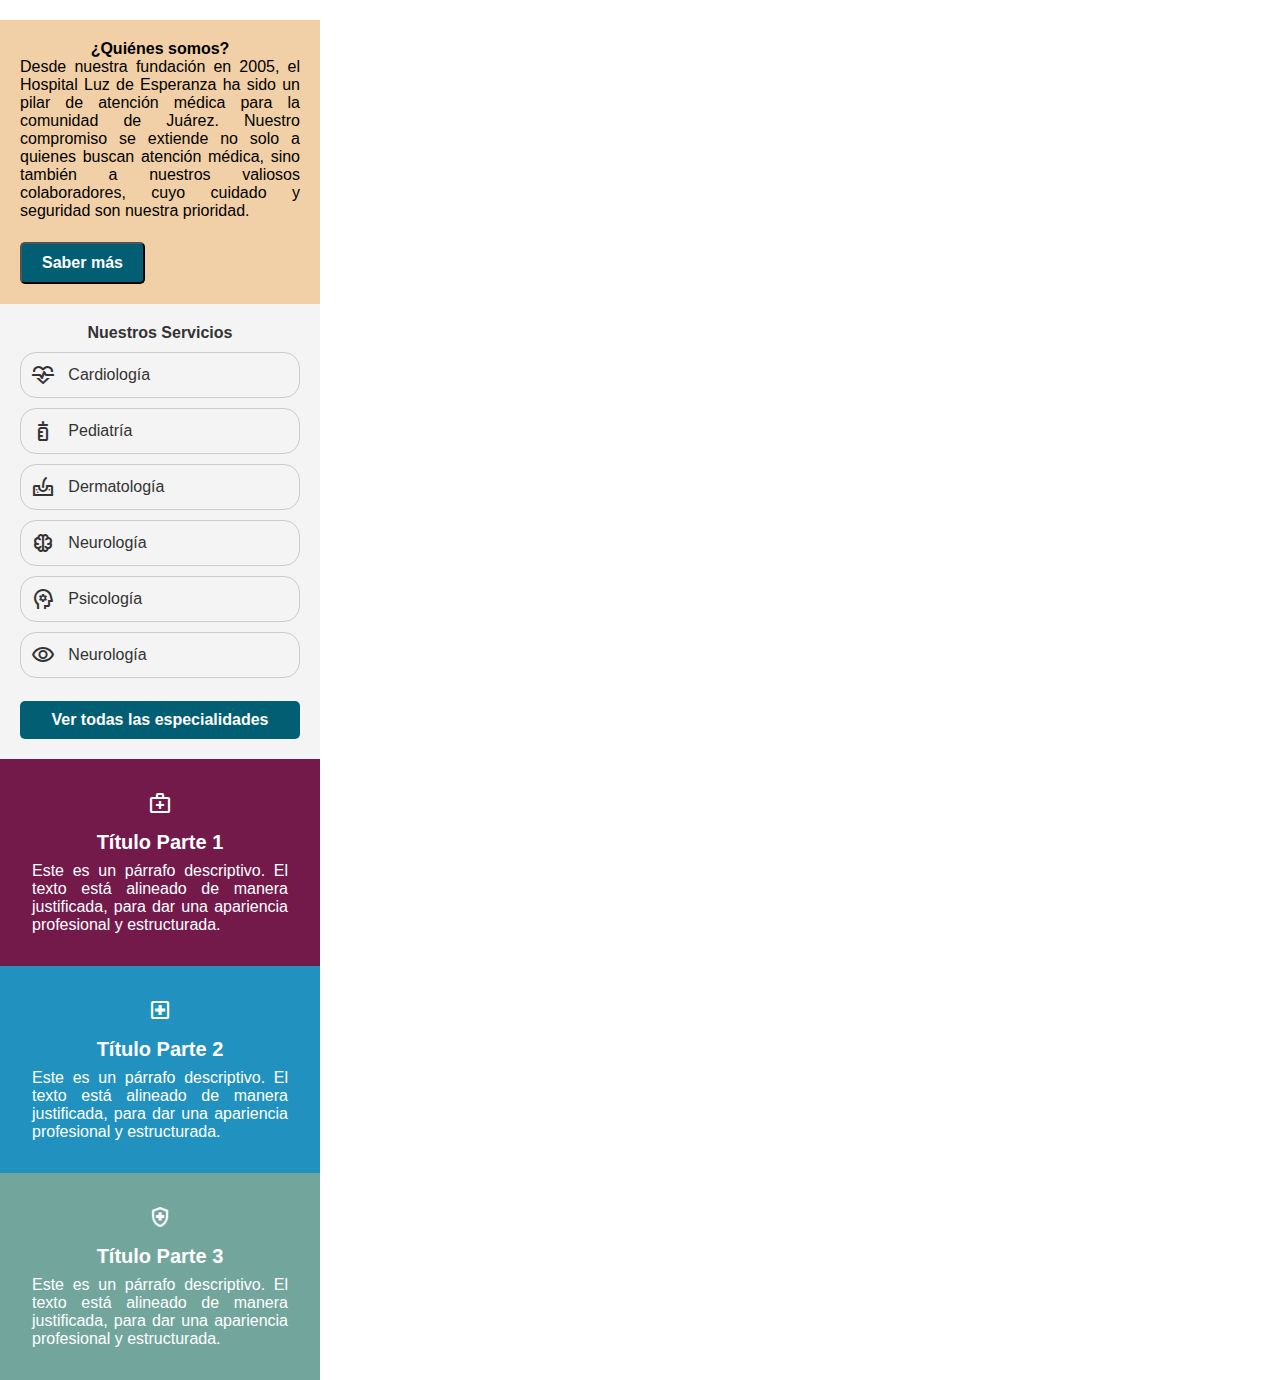
==== commit 9302fb8b: "Actualización 1.4" ====
--- a/Index.html
+++ b/Index.html
@@ -1,297 +1,175 @@
-<!DOCTYPE html>
-<html lang="en">
-
-<head>
-    <meta charset="UTF-8">
-    <meta name="viewport" content="width=device-width, initial-scale=1.0">
-    <link href="https://fonts.googleapis.com/css2?family=Material+Symbols+Outlined" rel="stylesheet" />
-    <link rel="stylesheet" href="https://cdn.jsdelivr.net/npm/@splidejs/splide@4.1.4/dist/css/splide.min.css">
-    <link rel="stylesheet" href="css/normalize.css">
-    <link rel="stylesheet" href="css/style.css">
-    <title>Document</title>
-</head>
-
-<body>
-    <!-- HEADER -->
-    <header class="header">
-        <!-- CABECERA -->
-        <div class="header__container">
-            <span class="material-symbols-outlined header__iconos header__iconos-Verde">call</span>
-            <img class="header__logo" src="assets/img/logo.png" alt="">
-            <button onclick="abrirMenu()" class="menu__abrir"><span
-                    class="material-symbols-outlined header__iconos header__iconos-Rosa"> menu </span></button>
-        </div>
-        <!-- MENU -->
-        <nav class="header__menu">
-            <ul class="menu__lista">
-                <div class="menu__titulo">
-                    <img class="menu__logo" src="assets/img/logo.png" alt="">
-                    <h3 class="menu__nombre">Hospital Luz de Esperanza</h3>
-                    <button onclick="cerrarMenu()" class="menu__cerrar">
-                        <span class="material-symbols-outlined menu__close"> close </span>
-                    </button>
-                </div>
-                <li class="menu__elemento"><a class="menu__enlace" href="">Inicio</a></li>
-                <li class="menu__elemento"><a class="menu__enlace" href="">Quienes Somos</a></li>
-                <li class="menu__elemento"><a class="menu__enlace" href="">Especialidades</a></li>
-                <li class="menu__elemento"><a class="menu__enlace" href="">Servicios</a></li>
-                <li class="menu__elemento"><a class="menu__enlace" href="">Contacto</a></li>
-            </ul>
-        </nav>
-        <!-- PORTADA -->
-        <section class="portada">
-            <div class="portada__capa">
-                <p>Bienvenid@</p>
-                <cite class="portada__frase">"Cuidamos tu salud con dedicación y compromiso, porque tu bienestar es
-                    nuestra prioridad."</cite>
-                <p>Atención médica de calidad, con un enfoque humano.</p>
-            </div>
-        </section>
-    </header>
-    <main>
-        <!-- NOSOTROS -->
-        <section class="nosotros">
-            <h2 class="secciones__titulos nosotros__titulo">¿Quiénes somos?</h2>
-            <div class="nosotros__contenido">
-                <div class="nosotros__texto">
-                    <p>
-                        Desde nuestra fundación en 2005, el Hospital Luz de Esperanza ha sido un pilar de atención médica para la comunidad de Juárez. A lo largo de los años, hemos trabajado incansablemente para ofrecer servicios médicos de calidad, siempre con un enfoque humano y empático. Nuestro compromiso no solo está con los pacientes que confían en nosotros para su atención y bienestar, sino también con nuestros colaboradores, quienes son parte fundamental de nuestra misión. 
-                    </p> 
-                    <p class="nosotros__oculto">
-                        Velamos por su seguridad, salud y desarrollo profesional, creando un ambiente de trabajo donde la excelencia y el cuidado son valores compartidos. En cada acción, buscamos generar un impacto positivo en la vida de quienes nos rodean, reafirmando nuestro compromiso con la comunidad y el bienestar general.
-                    </p>
-                </div>
-                <div class="nosotros__imagen">
-                    <img class="nosotros__img" src="assets/img/nosotros.jpg" alt="">
-                </div>
-            </div>
-            <button onclick="window.location.href='#saber-mas'" class="cartas__boton nosotros__boton">Saber más</button>
-        </section>
-        <!-- SERVICIOS -->
-        <section class="servicios">
-            <h3 class="secciones__subtitulos">Nuestros</h3>
-            <h2 class="secciones__titulos">Servicios</h2>
-            <section class="splide" aria-label="Basic Structure Example">
-                <div class="splide__track">
-                    <ul class="splide__list">
-                        <li class="splide__slide">
-                            <div class="sevicios__cartas">
-                                <img class="cartas__img" src="assets/img/servicioEmergencia.jpg" alt="">
-                                <h3>Emergencias y Urgencias</h3>
-                                <p>Servicio de atención inmediata para situaciones críticas, donde un equipo
-                                    especializado y tecnología avanzada responden de forma rápida y efectiva,
-                                    garantizando asistencia en el menor tiempo posible.</p>
-                                <button class="cartas__boton">Ver más</button>
-                            </div>
-                        </li>
-                        <li class="splide__slide">
-                            <div class="sevicios__cartas">
-                                <img class="cartas__img" src="assets/img/servicioDiagnostico.jpg" alt="">
-                                <h3>Diagnóstico</h3>
-                                <p>Realización de estudios de imagen y análisis clínicos con equipos modernos,
-                                    permitiendo detectar enfermedades de forma precisa y fundamentar el tratamiento
-                                    adecuado para cada paciente.</p>
-                                <button class="cartas__boton">Ver más</button>
-                            </div>
-                        </li>
-                        <li class="splide__slide">
-                            <div class="sevicios__cartas">
-                                <img class="cartas__img" src="assets/img/servicioCirujia.jpg" alt="">
-                                <h3>Cirugía</h3>
-                                <p>Ejecución de procedimientos quirúrgicos, tanto de urgencia como programados, en un
-                                    ambiente controlado y seguro, con un equipo multidisciplinario comprometido con la
-                                    salud del paciente.</p>
-                                <button class="cartas__boton">Ver más</button>
-                            </div>
-                        </li>
-                        <li class="splide__slide">
-                            <div class="sevicios__cartas">
-                                <img class="cartas__img" src="assets/img/servicioCuidados.jpg" alt="">
-                                <h3>Cuidados Intensivos</h3>
-                                <p>Atención continua y especializada para pacientes en estado crítico, utilizando
-                                    tecnología de punta y protocolos avanzados que facilitan un monitoreo y tratamiento
-                                    integral.</p>
-                                <button class="cartas__boton">Ver más</button>
-                            </div>
-                        </li>
-                    </ul>
-                </div>
-            </section>
-        </section>
-        <!-- ESPECIALDIADES -->
-        <section class="especialidades">
-            <h3 class="secciones__subtitulos">Nuestras</h3>
-            <h2 class="secciones__titulos">Especialidades</h2>
-            <div class="especialidades__contenedor">
-                <div class="especialidad">
-                    <span class="material-symbols-outlined especialidad__iconos">
-                        cardiology
-                    </span> &nbsp;&nbsp;&nbsp;
-                    <span>Cardiología</span>
-                </div>
-                <div class="especialidad">
-                    <span class="material-symbols-outlined especialidad__iconos">
-                        pediatrics
-                    </span> &nbsp;&nbsp;&nbsp;
-                    <span>Pediatría</span>
-                </div>
-                <div class="especialidad">
-                    <span class="material-symbols-outlined especialidad__iconos">
-                        dermatology
-                    </span> &nbsp;&nbsp;&nbsp;
-                    <span>Dermatología</span>
-                </div>
-                <div class="especialidad">
-                    <span class="material-symbols-outlined especialidad__iconos">
-                        neurology
-                    </span> &nbsp;&nbsp;&nbsp;
-                    <span>Neurología</span>
-                </div>
-                <div class="especialidad">
-                    <span class="material-symbols-outlined especialidad__iconos">
-                        psychology
-                    </span> &nbsp;&nbsp;&nbsp;
-                    <span>Psicología</span>
-                </div>
-                <div class="especialidad">
-                    <span class="material-symbols-outlined especialidad__iconos">
-                        visibility
-                    </span> &nbsp;&nbsp;&nbsp;
-                    <span>Neurología</span>
-                </div>
-            </div>
-        </section>
-        <!-- ATENCIÓN -->
-        <section class="atencion">
-            <h3 class="secciones__subtitulos">Siempre</h3>
-            <h2 class="secciones__titulos">Al Servicio</h2>
-            <div class="atencion__contenedor">
-                <section class="atencion__seccion atencion__seccion--BT">
-                    <div class="atencion__icono">
-                        <span class="material-symbols-outlined atencion__icono"> medical_services </span>
-                    </div>
-                    <div class="atencion__texto">
-                        <h3 class="atencion__titulo">Emergencias 24/7</h3>
-                        <p>Ante cualquier situación de emergencia, estamos para atenderle con prontitud y eficacia.</p>
-                    </div>
-                </section> 
-                <section class="atencion__seccion atencion__seccion--Azul">
-                    <div class="atencion__icono">
-                        <span class="material-symbols-outlined atencion__icono"> medical_services </span>
-                    </div>
-                    <div class="atencion__texto">
-                        <h3 class="atencion__titulo">Especialidades</h3>
-                        <p>Médicos calificados disponibles seis días a la semana, comuníquese con nosotros para agendar una cita.</p>
-                    </div>
-                </section> 
-                <section class="atencion__seccion atencion__seccion--BB">
-                    <div class="atencion__icono">
-                        <span class="material-symbols-outlined atencion__icono"> medical_services </span>
-                    </div>
-                    <div class="atencion__texto">
-                        <h3 class="atencion__titulo">Horarios </h3>
-                        <table class="atencion__horarios">
-                            <tr>
-                                <td class="atencion__dias">Lun - Vie</td>
-                                <td class="atencion__dias">8:00 am</td>
-                                <td class="atencion__dias">9:00 pm</td>
-                            </tr>
-                            <tr>
-                                <td class="atencion__dias">Sábado</td>
-                                <td class="atencion__dias">8:00 am</td>
-                                <td class="atencion__dias">7:00 pm</td>
-                            </tr>
-                            <tr>
-                                <td class="atencion__dias">Domingo</td>
-                                <td class="atencion__dias">8:00 am</td>
-                                <td class="atencion__dias">7:00 pm</td>
-                            </tr>
-                        </table>
-                    </div>
-                </section> 
-            </div>
-        </section>
-        <div class="secciones__grande">
-            <!-- FORMULARIO -->
-        <section class="contacto">
-            <h3 class="secciones__subtitulos">No dudes en</h3>
-            <h2 class="secciones__titulos">Contactarnos</h2>
-            <div>
-                <form method="POST" class="formulario" id="formulario">
-                    <label for="nombre" class="formulario__label">
-                        <input type="text" id="nombre" placeholder=" " class="formulario__input">
-                        <span class="formulario__placeholder">Nombre</span>
-                        <span class="error" id="error-nombre"></span>
-                    </label>
-                    <label for="apellidoPa" class="formulario__label">
-                        <input type="text" id="apellidoPa" placeholder=" " class="formulario__input">
-                        <span class="formulario__placeholder">Apellido paterno</span>
-                        <span class="error" id="error-apellidoPa"></span>
-                    </label>
-                    <label for="apellidoMa" class="formulario__label">
-                        <input type="text" id="apellidoMa" placeholder=" " class="formulario__input">
-                        <span class="formulario__placeholder">Apellido materno</span>
-                        <span class="error" id="error-apellidoMa"></span>
-                    </label>
-                    <label for="edad" class="formulario__label">
-                        <input type="number" id="edad" placeholder=" " class="formulario__input" min="10">
-                        <span class="formulario__placeholder">Teléfono</span>
-                        <span class="error" id="error-edad"></span>
-                    </label>
-                    <label for="email" class="formulario__label">
-                        <input type="email" id="email" placeholder=" " class="formulario__input">
-                        <span class="formulario__placeholder">Correo</span>
-                        <span class="error" id="error-email"></span>
-                    </label> 
-                    <label for="mensaje" class="formulario__label formulario__mensaje">
-                        <textarea type="email" id="men" placeholder=" " class="formulario__input"></textarea>
-                        <span class="formulario__placeholder" style="height: min-content;">Mensaje</span>
-                    </label>
-                </form>
-            </div>
-        </section>
-        <!-- UBICANOS -->
-        <section class="ubicacion">
-            <h3 class="secciones__subtitulos">No dudes en</h3>
-            <h2 class="secciones__titulos">Venir</h2>
-            <iframe class="ubicacion__iframe" src="https://www.google.com/maps/embed?pb=!1m18!1m12!1m3!1d54291.12108433445!2d-106.53254628181458!3d31.737876105768567!2m3!1f0!2f0!3f0!3m2!1i1024!2i768!4f13.1!3m3!1m2!1s0x86e75998aab8c9e1%3A0x858f862537ffe340!2sHospital%20General%20de%20Ciudad%20Ju%C3%A1rez!5e0!3m2!1ses!2smx!4v1743520342726!5m2!1ses!2smx" width="600" height="450" style="border:0;" allowfullscreen="" loading="lazy" referrerpolicy="no-referrer-when-downgrade"></iframe>
-        </section>
-        </div>
-    </main>
-    <footer class="footer">
-        <img class="menu__logo" src="assets/img/logo.png" alt="">
-                    <h3 class="menu__nombre">Hospital Luz de Esperanza</h3>
-    </footer>
-    <script>
-        function abrirMenu() {
-            const menu = document.querySelector('.header__menu');
-            console.log(menu);
-            menu.classList.toggle('header__menu--activo');
-        }
-        function cerrarMenu() {
-            const menu = document.querySelector('.header__menu');
-            console.log(menu);
-            menu.classList.toggle('header__menu--activo');
-        }
-        document.addEventListener('DOMContentLoaded', function () {
-            var splide = new Splide('.splide', {
-                classes: {
-                    arrow: 'splide__arrow displayNone',
-                    pagination: 'splide__pagination displayNone',
-                    page: 'splide__pagination__page displayNone',
-                },
-                perPage: 4,
-                gap: '1rem',
-                breakpoints: {
-                    1200: { perPage: 3, gap: '1rem' },
-                    640: { perPage: 1, gap: '1rem' },
-                },
-            });
-            splide.mount();
-
-        });
-    </script>
-    <script src="https://cdn.jsdelivr.net/npm/@splidejs/splide@4.1.4/dist/js/splide.min.js"></script>
-</body>
-
+<!DOCTYPE html>
+<html lang="es">
+
+<head>
+    <meta charset="UTF-8">
+    <meta name="viewport" content="width=device-width, initial-scale=1.0">
+    <title>Diseño Celular</title>
+    <link rel="stylesheet" href="./css/style.css">
+    <link href="https://fonts.googleapis.com/css2?family=Material+Symbols+Outlined" rel="stylesheet" />
+    <script src="https://cdn.jsdelivr.net/npm/@splidejs/splide@4.1.4/dist/js/splide.min.js"></script>
+    <script src="./js/script.js"></script>
+</head>
+
+<body>
+    <!-- <header class="header">
+        <div class="header__container">
+            <span class="material-symbols-outlined header__iconos header__iconos-Verde">call</span>
+            <img class="header__logo" src="assets/img/logo.png" alt="">
+            <button onclick="abrirMenu()" class="menu__abrir"><span
+                    class="material-symbols-outlined header__iconos header__iconos-Rosa"> menu </span></button>
+        </div> -->
+        <!-- Menu Hamburguesa -->
+        <!-- <nav class="header__menu">
+            <ul class="menu__lista">
+                <div class="menu__titulo">
+                    <img class="menu__logo" src="assets/img/logo.png" alt="">
+                    <h3 class="menu__nombre">Hospital Luz de Esperanza</h3>
+                    <button onclick="cerrarMenu()" class="menu__cerrar">
+                        <span class="material-symbols-outlined menu__close"> close </span>
+                    </button>
+                </div>
+                <li class="menu__elemento"><a class="menu__enlace" href="">Inicio</a></li>
+                <li class="menu__elemento"><a class="menu__enlace" href="">Quienes Somos</a></li>
+                <li class="menu__elemento"><a class="menu__enlace" href="">Especialidades</a></li>
+                <li class="menu__elemento"><a class="menu__enlace" href="">Servicios</a></li>
+                <li class="menu__elemento"><a class="menu__enlace" href="">Contacto</a></li>
+            </ul>
+        </nav> -->
+        <!-- Fin menu Hamburguesa -->
+        <!-- <section class="portada">
+            <div class="portada__capa ">
+                <p>Bienvenid@</p>
+                <cite class="portada__frase">"Cuidamos tu salud con dedicación y compromiso, porque tu bienestar es
+                    nuestra prioridad."</cite>
+                <p>Atención médica de calidad, con un enfoque humano.</p>
+            </div>
+        </section>
+    </header>
+    <main>
+        <section class="servicios">
+            <h3 class="secciones__subtitulos">Nuestros</h3>
+            <h2 class="secciones__titulos">Servicios</h2>
+            <section class="splide" aria-label="Basic Structure Example">
+                <div class="splide__track">
+                    <ul class="splide__list">
+                        <li class="splide__slide">
+                            <div class="sevicios__cartas">
+                                <img class="cartas__img" src="assets/img/portada.jpg" alt="">
+                                <h3>Servicio</h3>
+                                <p>Lorem ipsum dolor sit, amet consectetur adipisicing elit. Quo non sunt praesentium,
+                                    et doloremque deserunt cupiditate rem, laborum modi exercitationem, ipsam facere?
+                                    Neque, libero voluptate saepe ex quia veritatis nobis.</p>
+                                <button class="cartas__boton">Ver más</button>
+                            </div>
+                        </li>
+                        <li class="splide__slide">
+                            <div class="sevicios__cartas">
+                                <img class="cartas__img" src="assets/img/portada.jpg" alt="">
+                                <h3>Servicio</h3>
+                                <p>Lorem ipsum dolor sit, amet consectetur adipisicing elit. Quo non sunt praesentium,
+                                    et doloremque deserunt cupiditate rem, laborum modi exercitationem, ipsam facere?
+                                    Neque, libero voluptate saepe ex quia veritatis nobis.</p>
+                                <button class="cartas__boton">Ver más</button>
+                            </div>
+                        </li>
+                        <li class="splide__slide">
+                            <div class="sevicios__cartas">
+                                <img class="cartas__img" src="assets/img/portada.jpg" alt="">
+                                <h3>Servicio</h3>
+                                <p>Lorem ipsum dolor sit, amet consectetur adipisicing elit. Quo non sunt praesentium,
+                                    et doloremque deserunt cupiditate rem, laborum modi exercitationem, ipsam facere?
+                                    Neque, libero voluptate saepe ex quia veritatis nobis.</p>
+                                <button class="cartas__boton">Ver más</button>
+                            </div>
+                        </li>
+                    </ul>
+                </div>
+            </section>
+        </section>
+        <script>
+        </script> -->
+        <div class="rectangulo-crema">
+            <h2>¿Quiénes somos?</h2>
+            <p>
+                Desde nuestra fundación en 2005, el Hospital Luz de Esperanza ha sido un pilar de atención médica para
+                la
+                comunidad de Juárez.
+                Nuestro compromiso se extiende no solo a quienes buscan atención médica, sino también a nuestros
+                valiosos
+                colaboradores, cuyo cuidado y seguridad son nuestra prioridad.
+            </p>
+            <button onclick="window.location.href='./quienesSomos.html'" class="boton-redireccion">Saber más</button>
+        </div>
+        <!-- Fin introducción alternativa -->
+        <!-- Nuestras Especialidades -->
+        <div class="nuestros-servicios">
+            <h2>Nuestros Servicios</h2>
+            <div class="especialidad">
+                <span class="material-symbols-outlined">
+                    cardiology
+                </span> &nbsp;&nbsp;&nbsp;
+                <span>Cardiología</span>
+            </div>
+            <div class="especialidad">
+                <span class="material-symbols-outlined">
+                    pediatrics
+                </span> &nbsp;&nbsp;&nbsp;
+                <span>Pediatría</span>
+            </div>
+            <div class="especialidad">
+                <span class="material-symbols-outlined">
+                    dermatology
+                </span> &nbsp;&nbsp;&nbsp;
+                <span>Dermatología</span>
+            </div>
+            <div class="especialidad">
+                <span class="material-symbols-outlined">
+                    neurology
+                </span> &nbsp;&nbsp;&nbsp;
+                <span>Neurología</span>
+            </div>
+            <div class="especialidad">
+                <span class="material-symbols-outlined">
+                    psychology
+                </span> &nbsp;&nbsp;&nbsp;
+                <span>Psicología</span>
+            </div>
+            <div class="especialidad">
+                <span class="material-symbols-outlined">
+                    visibility
+                </span> &nbsp;&nbsp;&nbsp;
+                <span>Neurología</span>
+            </div>
+            <!-- Botón para redirección -->
+            <a href="especialidades-completas.html" class="boton-redireccion">Ver todas las especialidades</a>
+        </div>
+        <!-- Fin de nuestras especialidades -->
+        <!-- Servicio de la comunidad -->
+        <section class="rectangulo">
+            <div class="parte parte1">
+              <div class="contenido">
+                <span class="icono material-symbols-outlined">medical_services</span>
+                <h4 class="titulo">Título Parte 1</h4>
+                <p class="parrafo">Este es un párrafo descriptivo. El texto está alineado de manera justificada, para dar una apariencia profesional y estructurada.</p>
+              </div>
+            </div>
+            <div class="parte parte2">
+              <div class="contenido">
+                <span class="icono material-symbols-outlined">local_hospital</span>
+                <h4 class="titulo">Título Parte 2</h4>
+                <p class="parrafo">Este es un párrafo descriptivo. El texto está alineado de manera justificada, para dar una apariencia profesional y estructurada.</p>
+              </div>
+            </div>
+            <div class="parte parte3">
+              <div class="contenido">
+                <span class="icono material-symbols-outlined">health_and_safety</span>
+                <h4 class="titulo">Título Parte 3</h4>
+                <p class="parrafo">Este es un párrafo descriptivo. El texto está alineado de manera justificada, para dar una apariencia profesional y estructurada.</p>
+              </div>
+            </div>
+          </section>
+        <!-- Fin del servicio a la comunidad -->
+</body>
+
 </html>--- a/css/style.css
+++ b/css/style.css
@@ -1,428 +1,366 @@
-/* Import Fonts  */
-@import url('https://fonts.googleapis.com/css2?family=Raleway:ital,wght@0,100..900;1,100..900&family=Roboto:ital,wght@0,100..900;1,100..900&display=swap');
-
-/* Variables */
-:root {
-    --titulo:"Raleway", sans-serif;
-    --texto: "Roboto", sans-serif;
-    --rosa: #731A4B;
-    --azul: #2192BF;
-    --azulOscuro: #025E73;
-    --verde: #72A69C;
-    --crema: #F2D0A7;
-}
-/* Formateo de página */
-* {
-    padding: 0;
-    margin: 0;
-    font-size: 16px;
-    font-family: var(--texto);
-    box-sizing: border-box;
-}
-
-body {
-    overflow-x: hidden;
-}
-
-/* HEADER */
-.header {
-    width: 100%;
-    position: relative;
-}
-.header__container {
-    display: flex;
-    justify-content: space-between;
-    align-items: center;
-    padding: 1rem 2rem; 
-}
-.header__logo{
-    height: 50px;
-}
-.header__iconos {
-    font-size: 50px;
-}
-.header__iconos-Verde {
-    color: var(--verde);
-}
-.header__iconos-Rosa {
-    color: var(--rosa);
-}
-.header__menu {
-    position: absolute;
-    display: flex;
-    background-color: rgb(255, 255, 255);
-    width: 100vw;
-    height: 100vh;  
-    top: 0;
-    left: 0;
-    z-index: 1;
-    opacity: 1;
-    pointer-events: none;
-    transition: all 1s ease;  
-    overflow: hidden;
-    transform: translateY(-100%);
-}
-.header__menu--activo {
-    pointer-events: auto;
-    transform: translateY(0%);
-}
-.menu__abrir, .menu__cerrar {
-    background-color: transparent;
-    border: none;
-    cursor: pointer;
-}
-.menu__close {
-    font-size: 3rem;
-    color: var(--rosa);
-}
-.menu__lista {
-    display: flex;
-    flex-direction: column;
-    align-items: center;
-    width: 100%;
-    height: 100%;
-}
-.menu__elemento{
-    padding: 1rem 2rem;  
-    width: 100%; 
-    list-style: none;
-    border-bottom: 1px solid #ccc;
-}
-.menu__titulo {
-    display: flex;
-    justify-content: space-between;
-    align-items: center;
-    width: 100%;
-    padding: 1rem 2rem; 
-    color: var(--azul);
-    font-weight: bold;
-    border-bottom: 1px solid #ccc;
-    gap: 1rem;
-} 
-.menu__logo {
-    height: 50px;
-}
-.menu__enlace {
-    color: #000;
-    text-decoration: none;  
-    text-align: center; 
-}
-.portada {
-    text-align: center;
-    position: relative;
-    display: flex;
-    justify-content: center;
-    align-items: center;
-    height: 300px;
-    background-image: url(../assets/img/portada.jpg);
-    background-size: cover;
-    background-position: center;
-}
-.portada__capa {
-    position: absolute;
-    width: 100%;
-    height: 100%;
-    background-color: rgb(0 0 0 / 0.3);
-    display: flex;
-    flex-direction: column;
-    justify-content: center;
-    gap: 1rem;
-    padding: 1rem 2rem;
-    color: #fff;
-}
-.portada__frase {
-    font-family: var(--titulo);
-    font-weight: bold;
-    font-size: 1.25rem;
-}
-.servicios, .nosotros, .especialidades, .atencion, .contacto, .ubicacion {
-    padding: 1rem 2rem; 
-    gap: 1rem;
-}
-.secciones__subtitulos {
-    color: #555;
-}
-.secciones__titulos {
-    font-size: 1.5rem;
-    margin-bottom: 1rem;
-
-}
-.sevicios__cartas {
-    background-color: var(--azul);
-    padding: 1rem;
-    border-radius: 1rem;
-    display: flex;
-    flex-direction: column;
-    gap: 1rem; 
-    color: white; 
-    width: 100%;
-    height: 100%;
-} 
-.cartas__img {
-    width: 100%;
-    height: 200px;
-    object-fit: cover;
-    border-radius: 1rem;
-}
-.cartas__boton { 
-    width: max-content;
-    padding: 0.5rem 2rem;
-    border-radius: 0.5rem;
-    border: none;
-    margin-top: auto;
-    background-color: #fff;
-}
-.splide__arrows .displayNone, .splide__pagination .displayNone {
-    display: none;
-}
- /* NOSOTROS */ 
-  .nosotros{
-    background-color: #F2D0A7;  
-    display: flex;
-    flex-direction: column;
-    gap: 1rem;
-  }
-.nosotros__contenido{
-    display: flex; 
-    flex-direction: column-reverse;
-    gap: 1rem;
-}
-.nosotros__img{
-    width: 100%;
-    border-radius: 1rem;
-}
-.nosotros__oculto {
-    display: none;
-}
-
-  /* Especialidades */
-  .especialidades__contenedor {
-    display: flex;
-    flex-direction: column;
-    gap: 1rem;
-  }
-.especialidad {
-    display: flex;
-    align-items: center;
-    padding: 1rem; 
-    border: 1px solid #ccc;
-    border-radius: 1rem;
-} 
-/*Iconos*/
-.especialidad__iconos {
-    color: var(--rosa);
-    font-size: 2rem;
-} 
-
-/* ATENCIÓN */ 
-.atencion__seccion {
-    display: flex;
-    padding: 1rem 2rem;
-    gap: 1rem;
-    align-items: center;
-    color: #fff;
-} 
-.atencion__titulo {
-    margin-bottom: 1rem;
-}
-.atencion__seccion--BT {
-    border-radius: 1rem 1rem 0 0;
-    background-color: var(--rosa);
-}
-.atencion__seccion--Azul {
-    background-color: var(--azul);
-}
-.atencion__seccion--BB {
-    border-radius: 0 0 1rem 1rem;
-    background-color: var(--azulOscuro);
-}
-.atencion__dias {
-    width: 100%;  
-    margin: 1rem;
-    padding: 0 0.5rem; 
-}
-
-/* FORMULARIO */
-.formulario { 
-    display: flex;
-    flex-direction: column;
-    gap: 30px;
-    flex: 1;
-    margin-top: 2rem;
-}
-
-.formulario__label {
-    display: grid;
-    grid-template-areas: "input";
-} 
-
-.formulario__placeholder {
-    grid-area: input;
-    width: max-content;
-    padding: 15px;
-    color: gray;
-    transition: transform .2s ease-in-out;
-}
-
-.formulario__input {
-    grid-area: input;
-    padding: 15px;
-    border-radius: 10px;
-    border: 1px solid gray;
-}
-
-.formulario__input:focus-visible {
-    outline: 1px solid #0b57d0;
-}
-
-.formulario__input:is(:focus, :not(:placeholder-shown))+.formulario__placeholder {
-    padding: 15px 10px;
-    transform: translate(-5%, -60%) scale(0.8);
-    background-color: white;
-    color: #0b57d0;
-}
-
-.formulario__input[type=number]::-webkit-inner-spin-button,
-input[type=number]::-webkit-outer-spin-button {
-    -webkit-appearance: none;
-    margin: 0;
-}
-
-.contenedor__botones {
-    display: flex;
-    justify-content: space-around;
-}
-
-.formulario__boton {
-    width: 100px;
-    border: none;
-    background-color: #0b57d0;
-    border-radius: 30px;
-    color: white;
-    font-weight: bold;
-    letter-spacing: 1px;
-    padding: 10px 0;
-    cursor: pointer;
-}
-
-.formulario__boton:hover {
-    background-color: #0a4fbe;
-}
-.formulario__mensaje {
-    margin-top: 0.5rem;
-}
-
-/* UBICACIÓN */
-.ubicacion__iframe {
-    width: 100%;
-    border-radius: 1rem;
-    max-height: 400px;
-}
-
-.footer {
-    display: flex;
-    gap: 2rem; 
-    flex-wrap: wrap; 
-    background-color: var(--crema);
-    padding: 1rem 2rem;
-    align-items: center;
-    justify-content: center; 
-} 
-
-@media screen and (min-width:767px)   {
-    .header__container {
-        position: absolute;
-        transform: translateY(-100%); 
-    }
-    .header__menu {
-        transform: translateY(0);
-        position: relative;
-        height: min-content; 
-    }
-    .menu__lista{
-        flex-direction: row;
-        align-items: center;
-        justify-content: space-between;
-        padding: 1rem 2rem;
-    }
-    .menu__cerrar {
-        display: none;
-    } 
-    .menu__elemento {
-        padding: 0; 
-        width: max-content;
-        border: none;
-    }
-    .menu__titulo {
-        justify-content: start;
-        width: min-content;
-        border: none;
-        padding: 0;
-    }
-    .especialidades__contenedor {
-        flex-direction: row;
-        flex-wrap: wrap;
-    }
-    .especialidad {
-        width: max-content;
-    }
-    .atencion__contenedor {
-        display: grid;
-        grid-template-columns: repeat(3, 1fr);  
-    }
-    .atencion__seccion {
-        flex: 1;
-    }
-    .atencion__seccion--BT {
-        border-radius: 1rem 0 0 1rem;
-    }
-    .atencion__seccion--BB {
-        border-radius: 0 1rem 1rem 0;
-    } 
-    .formulario {
-        display: grid;
-        grid-template-columns: repeat(2, 1fr);
-        gap: 2rem;
-    }
-    .formulario__mensaje {
-        margin: 0;
-    }
-    .formulario__placeholder--Min {
-        height: min-content;
-    }
-}
-@media screen and (min-width:1023px)   {
-    .menu__titulo { 
-        width: max-content;  
-    }
-    .portada {
-        height: 400px;
-    }
-    .nosotros__oculto {
-        display: block;
-    }
-    
-    .secciones__grande {
-        display: flex;
-    }
-    .contacto, .ubicacion {
-        width: 50%;
-    }
-}
-
-@media screen and (min-width:426px)   {
-    .nosotros__contenido{ 
-        flex-direction: row;
-        align-items: center; 
-    }
-    .nosotros__texto, .nosotros__imagen{
-        width: 50%;
-    }
-    .nosotros__img{
-        width: 100%;
-        max-height: 300px;
-        object-fit: cover;
-        object-position:inherit;
-        border-radius: 1rem;
-    }
+body {
+  margin: 0;
+  font-family: Arial, sans-serif;
+  max-width: 320px;
+}
+
+p {
+  text-align: justify
+}
+
+/* Import Fonts  */
+@import url('https://fonts.googleapis.com/css2?family=Raleway:ital,wght@0,100..900;1,100..900&family=Roboto:ital,wght@0,100..900;1,100..900&display=swap');
+
+/* Variables */
+:root {
+    --titulo: "Raleway", sans-serif;
+    --texto: font-family: "Roboto", sans-serif;
+    --rosa: #731A4B;
+    --azul: #2192BF;
+    --azulOscuro: #025E73;
+    --verde: #72A69C;
+}
+/* Formateo de página */
+* {
+    padding: 0;
+    margin: 0;
+    font-size: 16px;
+    font-family: var(--texto);
+    box-sizing: border-box;
+}
+
+/* HEADER */
+.header {
+    position: relative;
+}
+.header__container {
+    display: flex;
+    justify-content: space-between;
+    align-items: center;
+    padding: 1rem 2rem; 
+}
+.header__logo{
+    height: 50px;
+}
+.header__iconos {
+    font-size: 50px;
+}
+.header__iconos-Verde {
+    color: var(--verde);
+}
+.header__iconos-Rosa {
+    color: var(--rosa);
+}
+.header__menu {
+    position: absolute;
+    display: flex;
+    background-color: rgb(255, 255, 255);
+    width: 100vw;
+    height: 100vh;  
+    top: 0;
+    left: 0;
+    z-index: 1;
+    opacity: 1;
+    pointer-events: none;
+    transition: all 1s ease;  
+    overflow: hidden;
+    transform: translateY(-100%);
+}
+.header__menu--activo {
+    pointer-events: auto;
+    transform: translateY(0%);
+}
+.menu__abrir, .menu__cerrar {
+    background-color: transparent;
+    border: none;
+    cursor: pointer;
+}
+.menu__close {
+    font-size: 3rem;
+    color: var(--rosa);
+}
+.menu__lista {
+    display: flex;
+    flex-direction: column;
+    align-items: center;
+    width: 100%;
+    height: 100%;
+}
+.menu__elemento{
+    padding: 1rem 2rem;  
+    width: 100%; 
+    list-style: none;
+    border-bottom: 1px solid #ccc;
+}
+.menu__titulo {
+    display: flex;
+    justify-content: space-between;
+    align-items: center;
+    width: 100%;
+    padding: 1rem 2rem; 
+    color: var(--azul);
+    font-weight: bold;
+    border-bottom: 1px solid #ccc;
+    gap: 1rem;
+} 
+.menu__logo {
+    height: 50px;
+}
+.menu__enlace {
+    color: #000;
+    text-decoration: none;  
+    text-align: center; 
+}
+.portada {
+    text-align: center;
+    position: relative;
+    display: flex;
+    justify-content: center;
+    align-items: center;
+    height: 300px;
+    background-image: url(../assets/img/portada.jpg);
+    background-size: cover;
+    background-position: center;
+}
+.portada__capa {
+    position: absolute;
+    width: 100%;
+    height: 100%;
+    background-color: rgb(0 0 0 / 0.3);
+    display: flex;
+    flex-direction: column;
+    justify-content: center;
+    gap: 1rem;
+    padding: 1rem 2rem;
+    color: #fff;
+}
+.portada__frase {
+    font-family: var(--titulo);
+    font-weight: bold;
+    font-size: 1.25rem;
+}
+.servicios {
+    padding: 1rem 2rem; 
+    gap: 1rem;
+}
+.secciones__subtitulos {
+    color: #555;
+}
+.secciones__titulos {
+    font-size: 1.5rem;
+    margin-bottom: 1rem;
+
+}
+.sevicios__cartas {
+    background-color: var(--azul);
+    padding: 1rem;
+    border-radius: 1rem;
+    display: flex;
+    flex-direction: column;
+    gap: 1rem; 
+    color: white; 
+    width: 100%;
+    height: 100%;
+} 
+.cartas__img {
+    width: 100%;
+    height: 200px;
+    object-fit: cover;
+    border-radius: 1rem;
+}
+.cartas__boton { 
+    width: max-content;
+    padding: 0.5rem 2rem;
+    border-radius: 0.5rem;
+    border: none;
+    margin-top: auto;
+}
+.splide__arrows .displayNone, .splide__pagination .displayNone {
+    display: none;
+}
+
+@media screen and (min-width:768px)   {
+    .header__container {
+        position: absolute;
+        transform: translateY(-100%); 
+    }
+    .header__menu {
+        transform: translateY(0);
+        position: relative;
+        height: min-content; 
+    }
+    .menu__lista{
+        flex-direction: row;
+        align-items: stretch;
+    }
+    .menu__cerrar {
+        display: none;
+    } 
+    .menu__elemento {
+        padding: 0;
+        display: flex;
+        align-items: center;
+    }
+    .menu__titulo {
+        justify-content: start;
+    }
+}
+@keyframes aparecer-desde-izquierda {
+  0% {
+    opacity: 0;
+    transform: translateX(-100px);
+  }
+
+  100% {
+    opacity: 1;
+    transform: translateX(0);
+  }
+}
+
+.contenido-imagen img {
+  width: 100%;
+}
+
+.contenido-imagen .texto-sobre-imagen {
+  position: absolute;
+  top: 50%;
+  left: 50%;
+  transform: translate(-50%, -50%);
+  color: white;
+}
+
+.rectangulo-crema {
+  background-color: #F2D0A7;
+  text-align: center;
+  padding: 20px;
+  margin-top: 20px;
+  animation: aparecer-desde-abajo 5s ease-out;
+}
+
+@keyframes aparecer-desde-abajo {
+  0% {
+    opacity: 0;
+    transform: translateY(100px);
+  }
+
+  100% {
+    opacity: 1;
+    transform: translateY(0);
+  }
+}
+
+@keyframes aparecer-desde-izquierda {
+  0% {
+    opacity: 0;
+    transform: translateX(-100px);
+  }
+
+  100% {
+    opacity: 1;
+    transform: translateX(0);
+  }
+}
+
+/*Nuestros servicios*/
+h2 {
+  text-align: center;
+}
+
+.nuestros-servicios {
+  background-color: #f4f4f4;
+  color: #333;
+  padding: 20px;
+}
+
+.especialidad {
+  display: flex;
+  align-items: center;
+  padding: 10px;
+  margin: 10px 0;
+  border: 1px solid #ccc;
+  border-radius: 1rem;
+}
+
+.especialidad img {
+  width: 40px;
+  /* Ajusta el tamaño del icono */
+  height: 40px;
+  margin-right: 10px;
+  border-radius: 50%;
+  /* Si deseas bordes redondeados */
+}
+
+/*Iconos*/
+.material-symbols-outlined {
+  font-variation-settings:
+    'FILL' 0,
+    'wght' 400,
+    'GRAD' 0,
+    'opsz' 24
+}
+
+/* CSS para el botón especialidades*/
+.boton-redireccion {
+  align-items: center;
+  justify-content: center;
+  margin-top: 1.4rem;
+  display: flex;
+  background-color: #025E73;
+  color: white;
+  padding: 10px 20px;
+  text-decoration: none;
+  font-size: 16px;
+  font-weight: bold;
+  border-radius: 5px;
+}
+.rectangulo {
+  display: flex;
+  flex-direction: column; /* Apilado horizontal */
+  width: 100%;
+  height: auto; /* Ajustable según contenido */
+}
+
+.parte {
+  flex: 1;
+  display: flex;
+  justify-content: center;
+  align-items: center;
+  padding: 2rem; /* Espaciado interno */
+}
+
+.contenido {
+  text-align: center; /* Centrado del contenido */
+}
+
+.icono {
+  font-size: 3rem; /* Tamaño del ícono */
+  color: white; /* Color del ícono */
+  margin-bottom: 1rem; /* Espaciado entre ícono y título */
+}
+
+.titulo {
+  font-family: var(--titulo);
+  font-size: 1.25rem; /* Tamaño del título */
+  color: white; /* Color del título */
+  margin-bottom: 0.5rem; /* Espaciado entre título y párrafo */
+}
+
+.parrafo {
+  font-family: var(--texto);
+  font-size: 1rem;
+  color: white; /* Color del texto */
+  text-align: justify; /* Párrafo justificado */
+}
+
+/* Colores personalizados para cada parte */
+.parte1 {
+  background-color: #731A4B; /* Rosa oscuro */
+}
+
+.parte2 {
+  background-color: #2192BF; /* Azul */
+}
+
+.parte3 {
+  background-color: #72A69C; /* Verde */
 }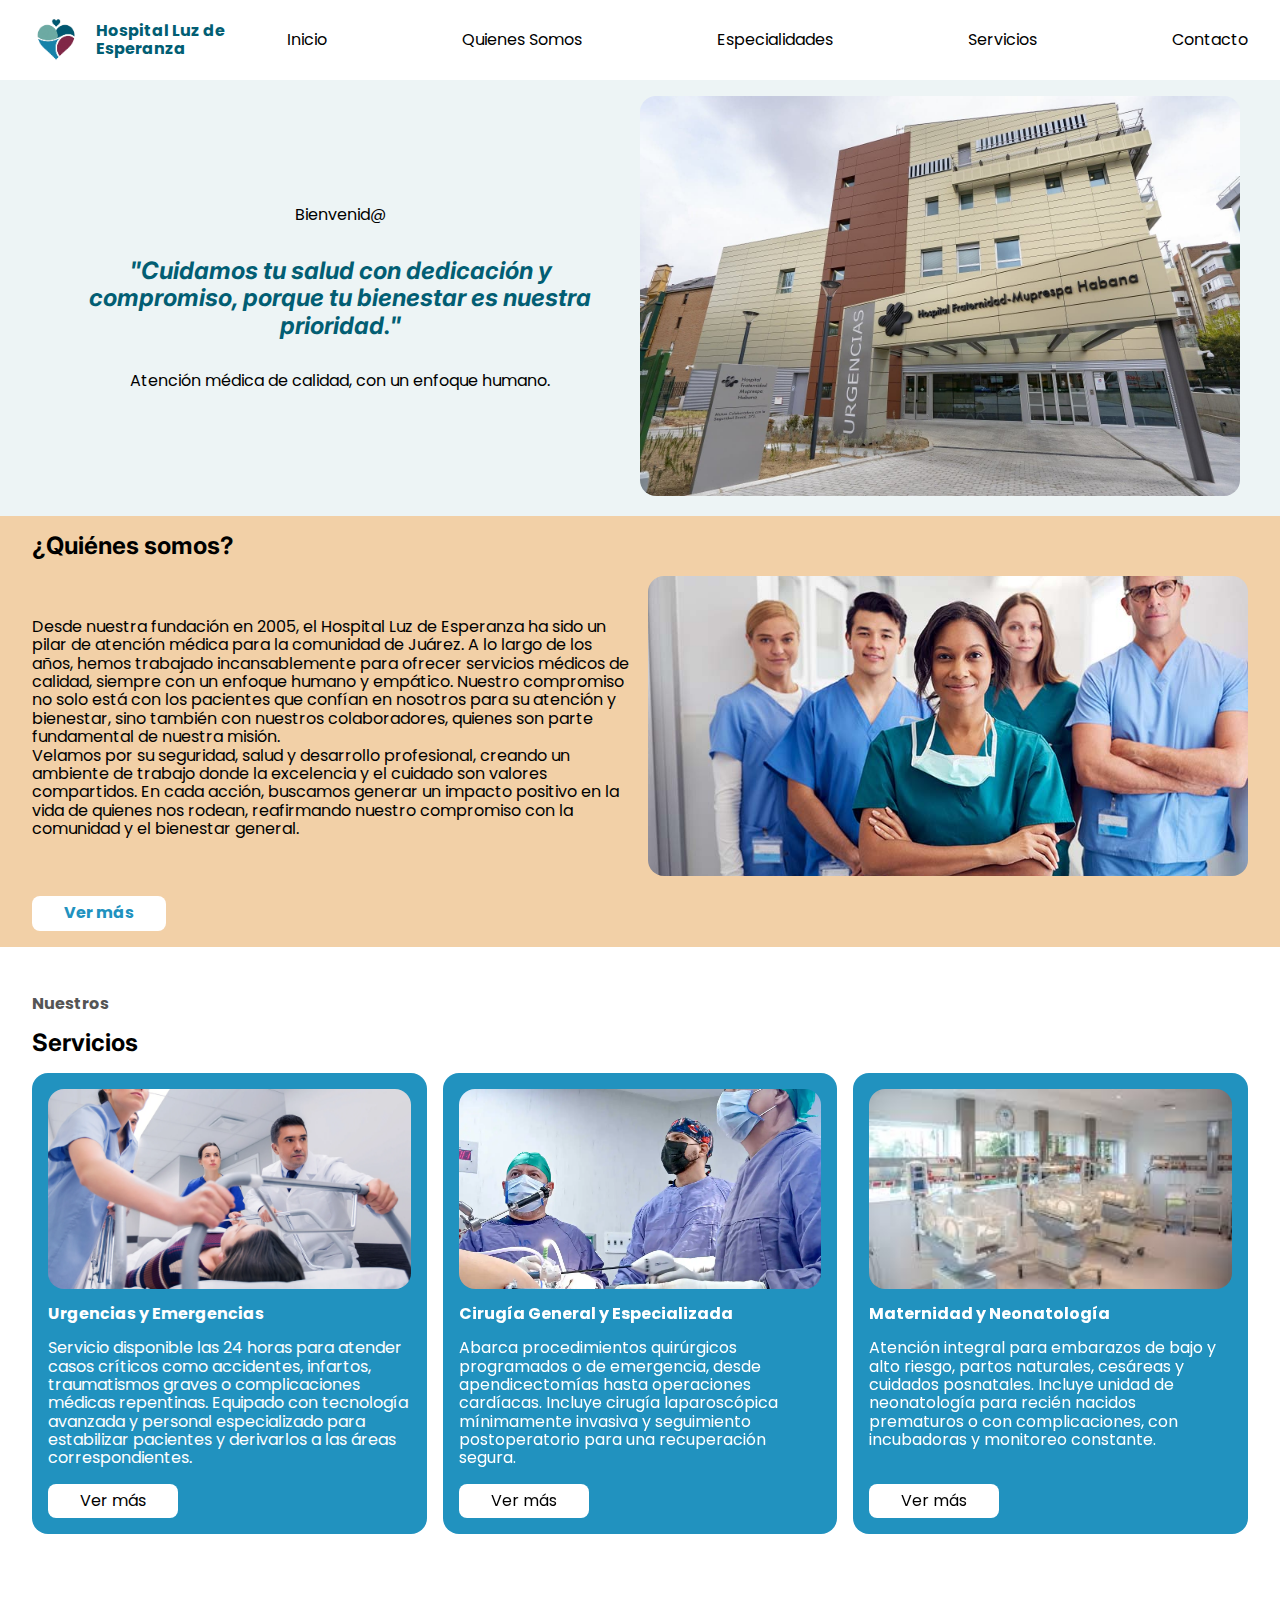
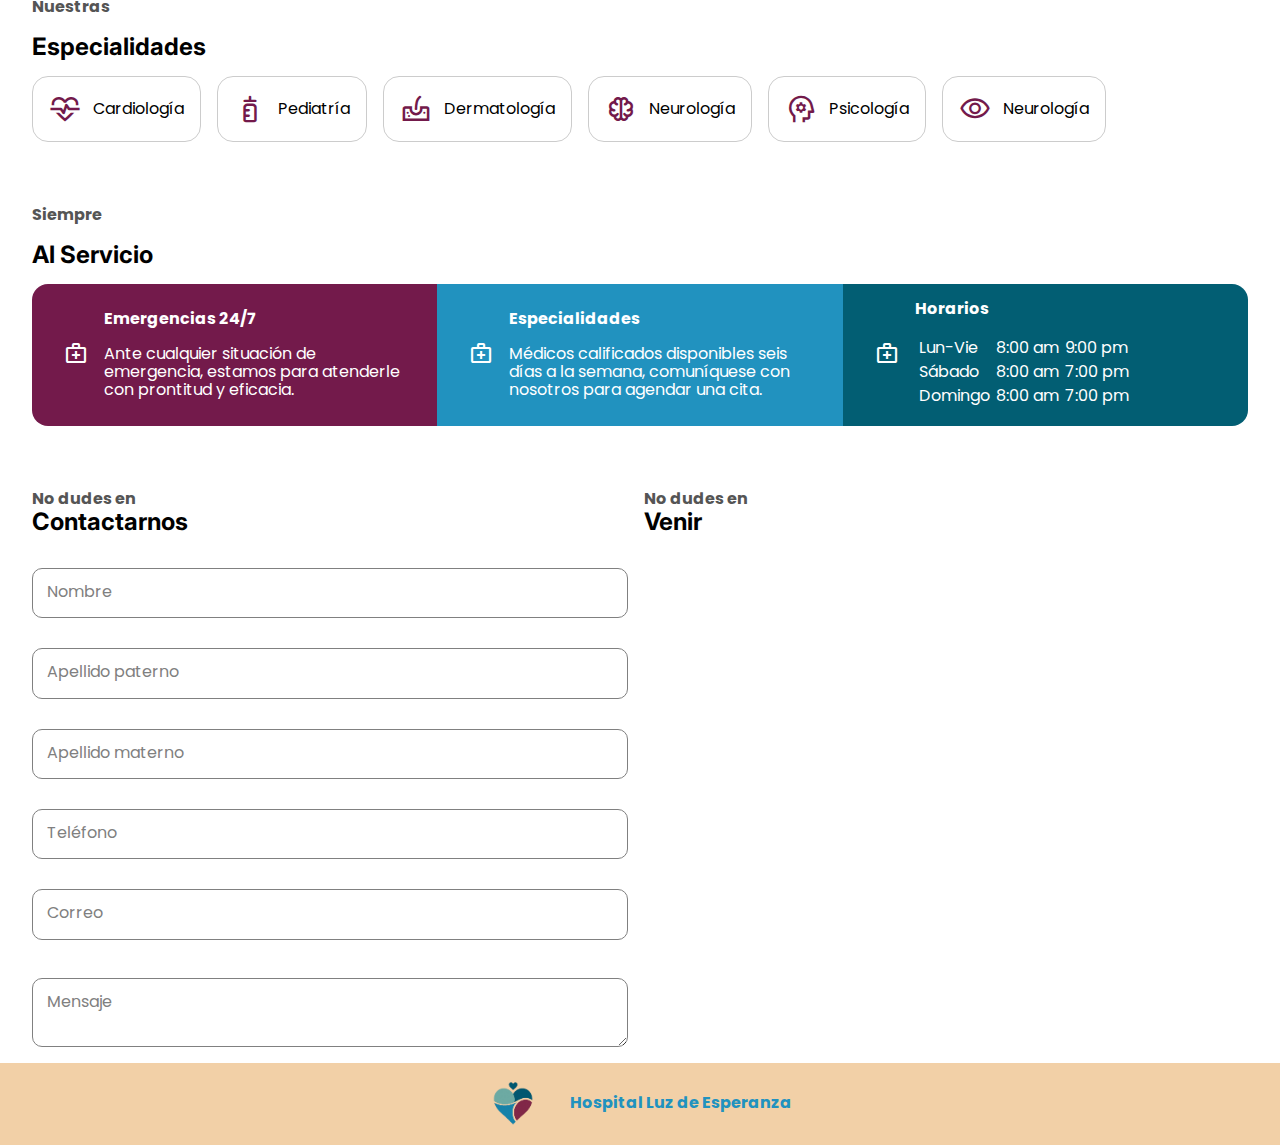
==== commit 905e65e9: "Se modifico el index" ====
--- a/Index.html
+++ b/Index.html
@@ -1,85 +1,182 @@
 <!DOCTYPE html>
-<html lang="es">
+<html lang="en">
 
 <head>
+    <!-- METAS -->
     <meta charset="UTF-8">
     <meta name="viewport" content="width=device-width, initial-scale=1.0">
-    <title>Diseño Celular</title>
-    <link rel="stylesheet" href="./css/style.css">
+    <meta name="robots" content="index, follow">
+    <meta class="description" content="Página del Hospital Luz de Esperanza">
+    <meta property="og:title" content="Hospital Luz de Esperanza">
+    <meta property="og:description"
+        content="Información de contacto, de servicios y de especialidades del Hospital Luz de Esperanza">
+    <meta property="og:image" content="">
+    <!-- LINKS -->
+    <link rel="icon" type="image/jpg" href="assets/img/logo.png">
     <link href="https://fonts.googleapis.com/css2?family=Material+Symbols+Outlined" rel="stylesheet" />
-    <script src="https://cdn.jsdelivr.net/npm/@splidejs/splide@4.1.4/dist/js/splide.min.js"></script>
-    <script src="./js/script.js"></script>
+    <link rel="stylesheet" href="https://cdn.jsdelivr.net/npm/@splidejs/splide@4.1.4/dist/css/splide.min.css">
+    <link rel="stylesheet" href="css/normalize.css">
+    <link rel="stylesheet" href="css/style.css">
+    <title>Hospital Luz de Esperanza</title>
 </head>
 
 <body>
-    <!-- <header class="header">
-        <div class="header__container">
-            <span class="material-symbols-outlined header__iconos header__iconos-Verde">call</span>
-            <img class="header__logo" src="assets/img/logo.png" alt="">
-            <button onclick="abrirMenu()" class="menu__abrir"><span
-                    class="material-symbols-outlined header__iconos header__iconos-Rosa"> menu </span></button>
-        </div> -->
-        <!-- Menu Hamburguesa -->
-        <!-- <nav class="header__menu">
+    <header class="header">
+        <section class="cabecera">
+            <a href=""><span class="material-symbols-outlined cabecera__icono cabecera__icono-Azul">call</span></a>
+            <img class="cabecera__logo" src="assets/img/logo.png" alt="">
+            <button onclick="abrirMenu()" class="menu__boton"><span
+                    class="material-symbols-outlined cabecera__icono cabecera__icono-Rosa"> menu </span></button>
+        </section>
+        <nav class="menu">
+            <div class="menu__titulo">
+                <img class="menu__logo" src="assets/img/logo.png" alt="">
+                <h3 class="menu__nombre">Hospital Luz de Esperanza</h3>
+                <button onclick="cerrarMenu()" class="menu__boton">
+                    <span class="material-symbols-outlined cabecera__icono cabecera__icono-Rosa"> close </span>
+                </button>
+            </div>
             <ul class="menu__lista">
-                <div class="menu__titulo">
-                    <img class="menu__logo" src="assets/img/logo.png" alt="">
-                    <h3 class="menu__nombre">Hospital Luz de Esperanza</h3>
-                    <button onclick="cerrarMenu()" class="menu__cerrar">
-                        <span class="material-symbols-outlined menu__close"> close </span>
-                    </button>
-                </div>
-                <li class="menu__elemento"><a class="menu__enlace" href="">Inicio</a></li>
-                <li class="menu__elemento"><a class="menu__enlace" href="">Quienes Somos</a></li>
-                <li class="menu__elemento"><a class="menu__enlace" href="">Especialidades</a></li>
-                <li class="menu__elemento"><a class="menu__enlace" href="">Servicios</a></li>
-                <li class="menu__elemento"><a class="menu__enlace" href="">Contacto</a></li>
+                <a class="menu__enlace" href="">
+                    <li>Inicio</li>
+                </a>
+                <a class="menu__enlace" href="">
+                    <li>Quienes Somos</li>
+                </a>
+                <a class="menu__enlace" href="">
+                    <li>Especialidades</li>
+                </a>
+                <a class="menu__enlace" href="">
+                    <li>Servicios</li>
+                </a>
+                <a class="menu__enlace" href="">
+                    <li>Contacto</li>
+                </a>
             </ul>
-        </nav> -->
-        <!-- Fin menu Hamburguesa -->
-        <!-- <section class="portada">
-            <div class="portada__capa ">
+        </nav>
+        <section class="portada">
+            <div class="portada__texto">
                 <p>Bienvenid@</p>
                 <cite class="portada__frase">"Cuidamos tu salud con dedicación y compromiso, porque tu bienestar es
                     nuestra prioridad."</cite>
                 <p>Atención médica de calidad, con un enfoque humano.</p>
             </div>
+            <div class="portada__imagen">
+                <img class="portada__img" src="assets/img/portada.jpg" alt="">
+            </div>
         </section>
     </header>
-    <main>
-        <section class="servicios">
-            <h3 class="secciones__subtitulos">Nuestros</h3>
-            <h2 class="secciones__titulos">Servicios</h2>
-            <section class="splide" aria-label="Basic Structure Example">
+    <main class="main">
+        <!-- NOSOTROS -->
+        <section class="main__seccion nosotros">
+            <h2 class="seccion__titulo">¿Quiénes somos?</h2>
+            <div class="nosotros__contenido">
+                <div class="nosotros__texto">
+                    <p>
+                        Desde nuestra fundación en 2005, el Hospital Luz de Esperanza ha sido un pilar de atención
+                        médica para la comunidad de Juárez. A lo largo de los años, hemos trabajado incansablemente para
+                        ofrecer servicios médicos de calidad, siempre con un enfoque humano y empático. Nuestro
+                        compromiso no solo está con los pacientes que confían en nosotros para su atención y bienestar,
+                        sino también con nuestros colaboradores, quienes son parte fundamental de nuestra misión.
+                    </p>
+                    <p class="nosotros__oculto">
+                        Velamos por su seguridad, salud y desarrollo profesional, creando un ambiente de trabajo donde
+                        la excelencia y el cuidado son valores compartidos. En cada acción, buscamos generar un impacto
+                        positivo en la vida de quienes nos rodean, reafirmando nuestro compromiso con la comunidad y el
+                        bienestar general.
+                    </p>
+                </div>
+                <div class="nosotros__imagen">
+                    <img class="nosotros__img" src="assets/img/nosotros.jpg" alt="">
+                </div>
+            </div>
+            <a class="boton" href="">Ver más</a>
+        </section>
+        <!-- SERVICIOS -->
+        <section class="main__seccion">
+            <h3 class="seccion__subtitulo">Nuestros</h3>
+            <h2 class="seccion__titulo">Servicios</h2>
+            <section class="splide seccion__splide" aria-label="Basic Structure Example">
                 <div class="splide__track">
                     <ul class="splide__list">
                         <li class="splide__slide">
-                            <div class="sevicios__cartas">
-                                <img class="cartas__img" src="assets/img/portada.jpg" alt="">
-                                <h3>Servicio</h3>
-                                <p>Lorem ipsum dolor sit, amet consectetur adipisicing elit. Quo non sunt praesentium,
-                                    et doloremque deserunt cupiditate rem, laborum modi exercitationem, ipsam facere?
-                                    Neque, libero voluptate saepe ex quia veritatis nobis.</p>
-                                <button class="cartas__boton">Ver más</button>
-                            </div>
-                        </li>
-                        <li class="splide__slide">
-                            <div class="sevicios__cartas">
-                                <img class="cartas__img" src="assets/img/portada.jpg" alt="">
-                                <h3>Servicio</h3>
-                                <p>Lorem ipsum dolor sit, amet consectetur adipisicing elit. Quo non sunt praesentium,
-                                    et doloremque deserunt cupiditate rem, laborum modi exercitationem, ipsam facere?
-                                    Neque, libero voluptate saepe ex quia veritatis nobis.</p>
-                                <button class="cartas__boton">Ver más</button>
-                            </div>
-                        </li>
-                        <li class="splide__slide">
-                            <div class="sevicios__cartas">
-                                <img class="cartas__img" src="assets/img/portada.jpg" alt="">
-                                <h3>Servicio</h3>
-                                <p>Lorem ipsum dolor sit, amet consectetur adipisicing elit. Quo non sunt praesentium,
-                                    et doloremque deserunt cupiditate rem, laborum modi exercitationem, ipsam facere?
-                                    Neque, libero voluptate saepe ex quia veritatis nobis.</p>
+                            <div class="sevicio__carta">
+                                <img class="servicio__img" src="assets/img/urgenciasEmergencias.jpg" alt="">
+                                <h3>Urgencias y Emergencias</h3>
+                                <p>Servicio disponible las 24 horas para atender casos críticos como accidentes,
+                                    infartos, traumatismos graves o complicaciones médicas repentinas. Equipado con
+                                    tecnología avanzada y personal especializado para estabilizar pacientes y derivarlos
+                                    a las áreas correspondientes.</p>
+                                <button class="cartas__boton">Ver más</button>
+                            </div>
+                        </li>
+                        <li class="splide__slide">
+                            <div class="sevicio__carta">
+                                <img class="servicio__img" src="assets/img/cirujiaGeneralEspecialidad.jpg" alt="">
+                                <h3>Cirugía General y Especializada</h3>
+                                <p>Abarca procedimientos quirúrgicos programados o de emergencia, desde apendicectomías
+                                    hasta operaciones cardíacas. Incluye cirugía laparoscópica mínimamente invasiva y
+                                    seguimiento postoperatorio para una recuperación segura.</p>
+                                <button class="cartas__boton">Ver más</button>
+                            </div>
+                        </li>
+                        <li class="splide__slide">
+                            <div class="sevicio__carta">
+                                <img class="servicio__img" src="assets/img/maternidadNeonatologia.jpg" alt="">
+                                <h3>Maternidad y Neonatología</h3>
+                                <p>Atención integral para embarazos de bajo y alto riesgo, partos naturales, cesáreas y
+                                    cuidados posnatales. Incluye unidad de neonatología para recién nacidos prematuros o
+                                    con complicaciones, con incubadoras y monitoreo constante.</p>
+                                <button class="cartas__boton">Ver más</button>
+                            </div>
+                        </li>
+                        <li class="splide__slide">
+                            <div class="sevicio__carta">
+                                <img class="servicio__img" src="assets/img/pediatria.jpg" alt="">
+                                <h3>Pediatría</h3>
+                                <p>Servicio dedicado a la salud infantil, enfocado en prevención, diagnóstico y
+                                    tratamiento de enfermedades en pacientes desde recién nacidos hasta adolescentes.
+                                    Incluye vacunación, control de crecimiento y manejo de patologías crónicas.</p>
+                                <button class="cartas__boton">Ver más</button>
+                            </div>
+                        </li>
+                        <li class="splide__slide">
+                            <div class="sevicio__carta">
+                                <img class="servicio__img" src="assets/img/oncologia.jpg" alt="">
+                                <h3>Oncología</h3>
+                                <p>Diagnóstico y tratamiento multidisciplinario del cáncer, con terapias como
+                                    quimioterapia, radioterapia e inmunoterapia. Ofrece acompañamiento psicológico y
+                                    programas de rehabilitación para mejorar la calidad de vida del paciente.</p>
+                                <button class="cartas__boton">Ver más</button>
+                            </div>
+                        </li>
+                        <li class="splide__slide">
+                            <div class="sevicio__carta">
+                                <img class="servicio__img" src="assets/img/cardiologia.jpg" alt="">
+                                <h3>Cardiología</h3>
+                                <p>Prevención, evaluación y manejo de enfermedades cardiovasculares. Incluye pruebas
+                                    como electrocardiogramas, ecocardiogramas, cateterismos y rehabilitación cardíaca
+                                    post-infarto.</p>
+                                <button class="cartas__boton">Ver más</button>
+                            </div>
+                        </li>
+                        <li class="splide__slide">
+                            <div class="sevicio__carta">
+                                <img class="servicio__img" src="assets/img/terapiaFisica.jpg" alt="">
+                                <h3>Terapia Física y Rehabilitación</h3>
+                                <p>Programas personalizados para recuperar movilidad tras cirugías, accidentes o
+                                    enfermedades neurológicas. Utiliza técnicas como hidroterapia, electroestimulación y
+                                    ejercicios adaptados.</p>
+                                <button class="cartas__boton">Ver más</button>
+                            </div>
+                        </li>
+                        <li class="splide__slide">
+                            <div class="sevicio__carta">
+                                <img class="servicio__img" src="assets/img/psicologia.jpg" alt="">
+                                <h3>Salud Mental</h3>
+                                <p>Atención psiquiátrica y psicológica para trastornos como depresión, ansiedad,
+                                    bipolaridad o adicciones. Incluye terapia individual, grupal y hospitalización breve
+                                    en casos de crisis agudas.</p>
                                 <button class="cartas__boton">Ver más</button>
                             </div>
                         </li>
@@ -87,89 +184,177 @@
                 </div>
             </section>
         </section>
-        <script>
-        </script> -->
-        <div class="rectangulo-crema">
-            <h2>¿Quiénes somos?</h2>
-            <p>
-                Desde nuestra fundación en 2005, el Hospital Luz de Esperanza ha sido un pilar de atención médica para
-                la
-                comunidad de Juárez.
-                Nuestro compromiso se extiende no solo a quienes buscan atención médica, sino también a nuestros
-                valiosos
-                colaboradores, cuyo cuidado y seguridad son nuestra prioridad.
-            </p>
-            <button onclick="window.location.href='./quienesSomos.html'" class="boton-redireccion">Saber más</button>
+        <!-- ESPECIALIDADES -->
+        <section class="main__seccion">
+            <h3 class="seccion__subtitulo">Nuestras</h3>
+            <h2 class="seccion__titulo">Especialidades</h2>
+            <div class="especialidades__contenedor">
+                <div class="especialidad" onmouseover="this.style.border='1px solid #731a4b'" onmouseout="this.style.border='1px solid #ccc'">
+                    <span class="material-symbols-outlined especialidad__iconos">
+                        cardiology
+                    </span> &nbsp;&nbsp;&nbsp;
+                    <span>Cardiología</span>
+                </div>
+                <div class="especialidad" onmouseover="this.style.border='1px solid #731a4b'" onmouseout="this.style.border='1px solid #ccc'">
+                    <span class="material-symbols-outlined especialidad__iconos">
+                        pediatrics
+                    </span> &nbsp;&nbsp;&nbsp;
+                    <span>Pediatría</span>
+                </div>
+                <div class="especialidad" onmouseover="this.style.border='1px solid #731a4b'" onmouseout="this.style.border='1px solid #ccc'">
+                    <span class="material-symbols-outlined especialidad__iconos">
+                        dermatology
+                    </span> &nbsp;&nbsp;&nbsp;
+                    <span>Dermatología</span>
+                </div>
+                <div class="especialidad" onmouseover="this.style.border='1px solid #731a4b'" onmouseout="this.style.border='1px solid #ccc'">
+                    <span class="material-symbols-outlined especialidad__iconos">
+                        neurology
+                    </span> &nbsp;&nbsp;&nbsp;
+                    <span>Neurología</span>
+                </div>
+                <div class="especialidad" onmouseover="this.style.border='1px solid #731a4b'" onmouseout="this.style.border='1px solid #ccc'">
+                    <span class="material-symbols-outlined especialidad__iconos">
+                        psychology
+                    </span> &nbsp;&nbsp;&nbsp;
+                    <span>Psicología</span>
+                </div>
+                <div class="especialidad" onmouseover="this.style.border='1px solid #731a4b'" onmouseout="this.style.border='1px solid #ccc'">
+                    <span class="material-symbols-outlined especialidad__iconos">
+                        visibility
+                    </span> &nbsp;&nbsp;&nbsp;
+                    <span>Neurología</span>
+                </div>
+            </div>
+        </section>
+        <!-- ATENCIÓN -->
+        <section class="main__seccion">
+            <h3 class="seccion__subtitulo">Siempre</h3>
+            <h2 class="seccion__titulo">Al Servicio</h2>
+            <div class="atencion__contenedor">
+                <section class="atencion__seccion atencion__seccion--BT">
+                    <div class="atencion__icono">
+                        <span class="material-symbols-outlined atencion__icono"> medical_services </span>
+                    </div>
+                    <div class="atencion__texto">
+                        <h3 class="atencion__titulo">Emergencias 24/7</h3>
+                        <p>Ante cualquier situación de emergencia, estamos para atenderle con prontitud y eficacia.</p>
+                    </div>
+                </section>
+                <section class="atencion__seccion atencion__seccion--Azul">
+                    <div class="atencion__icono">
+                        <span class="material-symbols-outlined atencion__icono"> medical_services </span>
+                    </div>
+                    <div class="atencion__texto">
+                        <h3 class="atencion__titulo">Especialidades</h3>
+                        <p>Médicos calificados disponibles seis días a la semana, comuníquese con nosotros para agendar
+                            una cita.</p>
+                    </div>
+                </section>
+                <section class="atencion__seccion atencion__seccion--BB">
+                    <div class="atencion__icono">
+                        <span class="material-symbols-outlined atencion__icono"> medical_services </span>
+                    </div>
+                    <div class="atencion__texto">
+                        <h3 class="atencion__titulo">Horarios </h3>
+                        <table class="atencion__horarios">
+                            <tr class="atencion__hora">
+                                <td class="atencion__dias">Lun-Vie</td>
+                                <td class="atencion__dias">8:00 am</td>
+                                <td class="atencion__dias">9:00 pm</td>
+                            </tr>
+                            <tr class="atencion__hora">
+                                <td class="atencion__dias">Sábado</td>
+                                <td class="atencion__dias">8:00 am</td>
+                                <td class="atencion__dias">7:00 pm</td>
+                            </tr>
+                            <tr class="atencion__hora">
+                                <td class="atencion__dias">Domingo</td>
+                                <td class="atencion__dias">8:00 am</td>
+                                <td class="atencion__dias">7:00 pm</td>
+                            </tr>
+                        </table>
+                    </div>
+                </section>
+            </div>
+        </section>
+        <div class="main__seccion secciones__grande">
+            <!-- FORMULARIO -->
+            <section class="contacto">
+                <h3 class="seccion__subtitulo">No dudes en</h3>
+                <h2 class="seccion__titulo">Contactarnos</h2>
+                <div>
+                    <form method="POST" class="formulario" id="formulario">
+                        <label for="nombre" class="formulario__label">
+                            <input type="text" id="nombre" placeholder=" " class="formulario__input" onfocus="resaltado(nombre)">
+                            <span class="formulario__placeholder">Nombre</span>
+                            <span class="error" id="error-nombre"></span>
+                        </label>
+                        <label for="apellidoPa" class="formulario__label">
+                            <input type="text" id="apellidoPa" placeholder=" " class="formulario__input" onfocus="resaltado(apellidoPa)">
+                            <span class="formulario__placeholder">Apellido paterno</span>
+                            <span class="error" id="error-apellidoPa"></span>
+                        </label>
+                        <label for="apellidoMa" class="formulario__label">
+                            <input type="text" id="apellidoMa" placeholder=" " class="formulario__input" onfocus="resaltado(apellidoMa)">
+                            <span class="formulario__placeholder">Apellido materno</span>
+                            <span class="error" id="error-apellidoMa"></span>
+                        </label>
+                        <label for="edad" class="formulario__label">
+                            <input type="number" id="edad" placeholder=" " class="formulario__input" onfocus="resaltado(edad)" min="10">
+                            <span class="formulario__placeholder">Teléfono</span>
+                            <span class="error" id="error-edad"></span>
+                        </label>
+                        <label for="email" class="formulario__label">
+                            <input type="email" id="email" placeholder=" " class="formulario__input" onfocus="resaltado(email)">
+                            <span class="formulario__placeholder">Correo</span>
+                            <span class="error" id="error-email"></span>
+                        </label>
+                        <label for="mensaje" class="formulario__label formulario__mensaje">
+                            <textarea type="email" id="mensaje" placeholder=" " class="formulario__input" onfocus="resaltado(mensaje)"></textarea>
+                            <span class="formulario__placeholder" style="height: min-content;">Mensaje</span>
+                        </label>
+                    </form>
+                </div>
+            </section>
+            <!-- UBICANOS -->
+            <section class="ubicacion">
+                <h3 class="seccion__subtitulo">No dudes en</h3>
+                <h2 class="seccion__titulo">Venir</h2>
+                <iframe class="ubicacion__iframe"
+                    src="https://www.google.com/maps/embed?pb=!1m18!1m12!1m3!1d54291.12108433445!2d-106.53254628181458!3d31.737876105768567!2m3!1f0!2f0!3f0!3m2!1i1024!2i768!4f13.1!3m3!1m2!1s0x86e75998aab8c9e1%3A0x858f862537ffe340!2sHospital%20General%20de%20Ciudad%20Ju%C3%A1rez!5e0!3m2!1ses!2smx!4v1743520342726!5m2!1ses!2smx"
+                    width="600" height="450" style="border:0;" allowfullscreen="" loading="lazy"
+                    referrerpolicy="no-referrer-when-downgrade"></iframe>
+            </section>
         </div>
-        <!-- Fin introducción alternativa -->
-        <!-- Nuestras Especialidades -->
-        <div class="nuestros-servicios">
-            <h2>Nuestros Servicios</h2>
-            <div class="especialidad">
-                <span class="material-symbols-outlined">
-                    cardiology
-                </span> &nbsp;&nbsp;&nbsp;
-                <span>Cardiología</span>
-            </div>
-            <div class="especialidad">
-                <span class="material-symbols-outlined">
-                    pediatrics
-                </span> &nbsp;&nbsp;&nbsp;
-                <span>Pediatría</span>
-            </div>
-            <div class="especialidad">
-                <span class="material-symbols-outlined">
-                    dermatology
-                </span> &nbsp;&nbsp;&nbsp;
-                <span>Dermatología</span>
-            </div>
-            <div class="especialidad">
-                <span class="material-symbols-outlined">
-                    neurology
-                </span> &nbsp;&nbsp;&nbsp;
-                <span>Neurología</span>
-            </div>
-            <div class="especialidad">
-                <span class="material-symbols-outlined">
-                    psychology
-                </span> &nbsp;&nbsp;&nbsp;
-                <span>Psicología</span>
-            </div>
-            <div class="especialidad">
-                <span class="material-symbols-outlined">
-                    visibility
-                </span> &nbsp;&nbsp;&nbsp;
-                <span>Neurología</span>
-            </div>
-            <!-- Botón para redirección -->
-            <a href="especialidades-completas.html" class="boton-redireccion">Ver todas las especialidades</a>
-        </div>
-        <!-- Fin de nuestras especialidades -->
-        <!-- Servicio de la comunidad -->
-        <section class="rectangulo">
-            <div class="parte parte1">
-              <div class="contenido">
-                <span class="icono material-symbols-outlined">medical_services</span>
-                <h4 class="titulo">Título Parte 1</h4>
-                <p class="parrafo">Este es un párrafo descriptivo. El texto está alineado de manera justificada, para dar una apariencia profesional y estructurada.</p>
-              </div>
-            </div>
-            <div class="parte parte2">
-              <div class="contenido">
-                <span class="icono material-symbols-outlined">local_hospital</span>
-                <h4 class="titulo">Título Parte 2</h4>
-                <p class="parrafo">Este es un párrafo descriptivo. El texto está alineado de manera justificada, para dar una apariencia profesional y estructurada.</p>
-              </div>
-            </div>
-            <div class="parte parte3">
-              <div class="contenido">
-                <span class="icono material-symbols-outlined">health_and_safety</span>
-                <h4 class="titulo">Título Parte 3</h4>
-                <p class="parrafo">Este es un párrafo descriptivo. El texto está alineado de manera justificada, para dar una apariencia profesional y estructurada.</p>
-              </div>
-            </div>
-          </section>
-        <!-- Fin del servicio a la comunidad -->
+    </main>
+    <footer class="footer">
+        <img class="footer___img" src="assets/img/logo.png" alt="">
+        <h3 class="footer__titulo">Hospital Luz de Esperanza</h3>
+    </footer>
+    <script src="https://cdn.jsdelivr.net/npm/@splidejs/splide@4.1.4/dist/js/splide.min.js"></script>
+    <script src="js/script.js"></script>
+    <script>
+        document.addEventListener('DOMContentLoaded', function () {
+            var splide = new Splide('.splide', {
+                classes: {
+                    arrow: 'splide__arrow displayNone',
+                    pagination: 'splide__pagination displayNone',
+                    page: 'splide__pagination__page displayNone',
+                },
+                perPage: 4,
+                gap: '1rem',
+                breakpoints: {
+                    1400: { perPage: 3, gap: '1rem' },
+                    1000: { perPage: 2, gap: '1rem' },
+                    425: { perPage: 1, gap: '1rem' },
+                },
+                rewind: true
+            });
+            splide.mount();
+
+        });
+    </script>
 </body>
 
 </html>--- a/css/style.css
+++ b/css/style.css
@@ -1,366 +1,533 @@
-body {
-  margin: 0;
-  font-family: Arial, sans-serif;
-  max-width: 320px;
-}
-
-p {
-  text-align: justify
-}
-
-/* Import Fonts  */
-@import url('https://fonts.googleapis.com/css2?family=Raleway:ital,wght@0,100..900;1,100..900&family=Roboto:ital,wght@0,100..900;1,100..900&display=swap');
+/* -------------------------------------------------------------------------- */
+/*                              ESTILOS GENERALES                             */
+/* -------------------------------------------------------------------------- */
+
+/* Importacion de tipografias */
+@import url("https://fonts.googleapis.com/css2?family=Inter:ital,opsz,wght@0,14..32,100..900;1,14..32,100..900&family=Poppins:ital,wght@0,100;0,200;0,300;0,400;0,500;0,600;0,700;0,800;0,900;1,100;1,200;1,300;1,400;1,500;1,600;1,700;1,800;1,900&display=swap");
 
 /* Variables */
 :root {
-    --titulo: "Raleway", sans-serif;
-    --texto: font-family: "Roboto", sans-serif;
-    --rosa: #731A4B;
-    --azul: #2192BF;
-    --azulOscuro: #025E73;
-    --verde: #72A69C;
-}
+  --titulo: "Inter", sans-serif;
+  --texto: "Poppins", sans-serif;
+  --rosa: #731a4b;
+  --azul: #2192bf;
+  --azulOscuro: #025e73;
+  --verde: #72a69c;
+  --crema: #f2d0a7;
+  --blanco: #fff;
+  --negro: #000;
+  --padding: 1rem 2rem;
+  --transition: all 0.3s ease-in-out;
+}
+
+body {
+  width: 100vw;
+  height: 100%;
+  display: flex;
+  flex-direction: column;
+  overflow-x: hidden;
+}
+
 /* Formateo de página */
 * {
-    padding: 0;
-    margin: 0;
-    font-size: 16px;
-    font-family: var(--texto);
-    box-sizing: border-box;
-}
-
-/* HEADER */
+  padding: 0;
+  margin: 0;
+  font-size: 16px;
+  font-family: var(--texto);
+  box-sizing: border-box;
+}
+
+.boton {
+  width: max-content;
+  padding: 0.5rem 2rem;
+  border-radius: 0.5rem;
+  border: none;
+  margin-top: auto;
+  background-color: var(--blanco);
+  color: var(--azul);
+  text-decoration: none;
+  font-weight: bold;
+  transition: var(--transition);
+}
+.boton:hover {
+  background-color: var(--azul);
+  color: var(--blanco);
+}
+
+/* -------------------------------------------------------------------------- */
+/*                             ESTILOS DEL HEADER                             */
+/* -------------------------------------------------------------------------- */
+
+/* -------------------------------- Cabecera -------------------------------- */
 .header {
-    position: relative;
-}
-.header__container {
-    display: flex;
-    justify-content: space-between;
-    align-items: center;
-    padding: 1rem 2rem; 
-}
-.header__logo{
-    height: 50px;
-}
-.header__iconos {
-    font-size: 50px;
-}
-.header__iconos-Verde {
-    color: var(--verde);
-}
-.header__iconos-Rosa {
-    color: var(--rosa);
-}
-.header__menu {
-    position: absolute;
-    display: flex;
-    background-color: rgb(255, 255, 255);
-    width: 100vw;
-    height: 100vh;  
-    top: 0;
-    left: 0;
-    z-index: 1;
-    opacity: 1;
-    pointer-events: none;
-    transition: all 1s ease;  
-    overflow: hidden;
-    transform: translateY(-100%);
-}
-.header__menu--activo {
-    pointer-events: auto;
-    transform: translateY(0%);
-}
-.menu__abrir, .menu__cerrar {
-    background-color: transparent;
-    border: none;
-    cursor: pointer;
-}
-.menu__close {
-    font-size: 3rem;
-    color: var(--rosa);
+  position: relative;
+}
+.cabecera {
+  height: 5rem;
+  display: flex;
+  justify-content: space-between;
+  align-items: center;
+  padding: var(--padding);
+}
+.cabecera__logo {
+  height: 100%;
+}
+.menu__boton {
+  background-color: transparent;
+  border: none;
+}
+.cabecera__icono {
+  font-size: 2rem;
+}
+.cabecera__icono-Azul {
+  color: var(--azul);
+}
+.cabecera__icono-Rosa {
+  color: var(--rosa);
+}
+
+/* ---------------------------------- Menu ---------------------------------- */
+.menu {
+  display: flex;
+  flex-direction: column;
+  gap: 1rem;
+  width: 100vw;
+  height: 100vh;
+  position: absolute;
+  top: 0;
+  transform: translateY(-100%);
+  background-color: var(--blanco);
+  transition: all 0.5s ease-in-out;
+}
+.menu-Activo {
+  transform: translateY(0);
+}
+.menu__titulo {
+  display: flex;
+  align-items: center;
+  justify-content: space-between;
+  gap: 1rem;
+  height: 5rem;
+  color: var(--azulOscuro);
+  padding: var(--padding);
+}
+.menu__logo {
+  height: 100%;
 }
 .menu__lista {
+  display: flex;
+  flex-direction: column;
+  align-items: center;
+  justify-content: center;
+}
+.menu__enlace {
+  list-style: none;
+  width: 100%;
+  padding: var(--padding);
+  border-top: 1px solid #aaa;
+  text-decoration: none;
+  color: var(--negro);
+}
+.menu__enlace:last-child {
+  border-bottom: 1px solid #aaa;
+}
+.menu__enlace:hover {
+  background-color: var(--azul);
+  color: var(--blanco);
+}
+
+/* --------------------------------- Portada -------------------------------- */
+.portada {
+  position: relative;
+  height: 100vw;
+  max-height: 600px;
+  background-image: url(../assets/img/portada.jpg);
+  background-size: cover;
+  background-position: center;
+}
+.portada__texto {
+  width: 100%;
+  height: 100%;
+  background-color: rgb(255 255 255 / 0.5);
+  display: flex;
+  flex-direction: column;
+  justify-content: space-evenly;
+  align-items: center;
+  padding: var(--padding);
+  text-align: center;
+}
+.portada__frase {
+  font-family: var(--titulo);
+  font-weight: bold;
+  font-size: 1.5rem;
+}
+.portada__imagen {
+  display: none;
+}
+
+/* -------------------------------------------------------------------------- */
+/*                              SECCIONES DE MAIN                             */
+/* -------------------------------------------------------------------------- */
+
+/* -------------------------------- NOSOTROS -------------------------------- */
+.main {
+  display: flex;
+  flex-direction: column;
+  gap: 2rem;
+}
+.main__seccion {
+  padding: var(--padding);
+  display: flex;
+  flex-direction: column;
+  gap: 1rem;
+}
+.seccion__titulo {
+  font-family: var(--titulo);
+  font-size: 1.5rem;
+}
+.seccion__subtitulo {
+  color: #555;
+}
+.nosotros {
+  background-color: var(--crema);
+}
+.nosotros__contenido {
+  display: flex;
+  flex-direction: column-reverse;
+  gap: 1rem;
+}
+.nosotros__oculto {
+  display: none;
+}
+.nosotros__img {
+  width: 100%;
+  border-radius: 1rem;
+}
+
+/* -------------------------------- SERVICIOS ------------------------------- */
+
+.sevicio__carta {
+  background-color: var(--azul);
+  border-radius: 1rem;
+  padding: 1rem;
+  height: 100%;
+  display: flex;
+  flex-direction: column;
+  gap: 1rem;
+  color: white;
+}
+.servicio__img {
+  width: 100%;
+  height: 200px;
+  object-fit: cover;
+  border-radius: 1rem;
+}
+.cartas__boton {
+  width: max-content;
+  padding: 0.5rem 2rem;
+  border-radius: 0.5rem;
+  border: none;
+  margin-top: auto;
+  background-color: #fff;
+}
+.splide__arrows .displayNone,
+.splide__pagination .displayNone,
+.splide__pagination__page .displayNone {
+  display: none;
+}
+
+/* ----------------------------- ESPECIALIDADES ----------------------------- */
+.especialidades__contenedor {
+  display: flex;
+  flex-direction: column;
+  gap: 1rem;
+}
+.especialidad {
+  display: flex;
+  align-items: center;
+  padding: 1rem;
+  border: 1px solid #ccc;
+  border-radius: 1rem;
+} 
+.especialidad__iconos {
+  color: var(--rosa);
+  font-size: 2rem;
+}
+
+/* -------------------------------- ATENCION -------------------------------- */
+.atencion__seccion {
+  display: flex;
+  padding: 1rem 2rem;
+  gap: 1rem;
+  align-items: center;
+  color: #fff;
+}
+.atencion__titulo {
+  margin-bottom: 1rem;
+}
+.atencion__seccion--BT {
+  border-radius: 1rem 1rem 0 0;
+  background-color: var(--rosa);
+}
+.atencion__seccion--Azul {
+  background-color: var(--azul);
+}
+.atencion__seccion--BB {
+  border-radius: 0 0 1rem 1rem;
+  background-color: var(--azulOscuro);
+}
+.atencion__dias {
+  width: max-content;
+  padding: 2px;
+}
+
+/* ------------------------------- FORMULARIO ------------------------------- */
+
+.formulario { 
     display: flex;
     flex-direction: column;
+    gap: 30px;
+    flex: 1;
+    margin-top: 2rem;
+}
+
+.formulario__label {
+    display: grid;
+    grid-template-areas: "input";
+} 
+
+.formulario__placeholder {
+    grid-area: input;
+    width: max-content;
+    padding: 15px;
+    color: gray;
+    transition: transform .2s ease-in-out;
+}
+
+.formulario__input {
+    grid-area: input;
+    padding: 15px;
+    border-radius: 10px;
+    border: 1px solid gray;
+}
+
+.formulario__input:focus-visible {
+    outline: 1px solid #0b57d0;
+}
+
+.formulario__input:is(:focus, :not(:placeholder-shown))+.formulario__placeholder {
+    padding: 15px 10px;
+    transform: translate(-5%, -60%) scale(0.8);
+    background-color: white;
+    color: #0b57d0;
+}
+
+.formulario__input[type=number]::-webkit-inner-spin-button,
+input[type=number]::-webkit-outer-spin-button {
+    -webkit-appearance: none;
+    margin: 0;
+}
+
+.contenedor__botones {
+    display: flex;
+    justify-content: space-around;
+}
+
+.formulario__boton {
+    width: 100px;
+    border: none;
+    background-color: #0b57d0;
+    border-radius: 30px;
+    color: white;
+    font-weight: bold;
+    letter-spacing: 1px;
+    padding: 10px 0;
+    cursor: pointer;
+}
+
+.formulario__boton:hover {
+    background-color: #0a4fbe;
+}
+.formulario__mensaje {
+    margin-top: 0.5rem;
+}
+
+/* -------------------------------- UBICACION ------------------------------- */
+.ubicacion__iframe {
+    width: 100%;
+    border-radius: 1rem;
+    max-height: 400px;
+}
+
+.footer {
+    display: flex;
+    gap: 2rem; 
+    flex-wrap: wrap; 
+    background-color: var(--crema);
+    padding: 1rem 2rem;
     align-items: center;
+    justify-content: center; 
+} 
+.footer___img{
+    max-width: 50px;
+}
+.footer__titulo{
+    color: var(--azul);
+}
+
+/* -------------------------------------------------------------------------- */
+/*                               MEDIAS QUERIES                               */
+/* -------------------------------------------------------------------------- */
+
+@media (min-width: 767px) {
+  /* -------------------------------------------------------------------------- */
+  /*                             ESTILOS DEL HEADER                             */
+  /* -------------------------------------------------------------------------- */
+  .cabecera {
+    position: absolute;
+    transform: translateY(-100%);
+  }
+  .menu {
+    position: relative;
+    transform: translateY(0);
+    height: 5rem;
+    align-items: center;
+    flex-direction: row;
+    padding: var(--padding);
+  }
+  .menu__lista {
     width: 100%;
-    height: 100%;
-}
-.menu__elemento{
-    padding: 1rem 2rem;  
-    width: 100%; 
-    list-style: none;
-    border-bottom: 1px solid #ccc;
-}
-.menu__titulo {
+    flex-direction: row;
+    justify-content: space-between;
+  }
+  .menu__titulo {
+    padding: 1rem 0;
+  }
+  .cabecera__icono,
+  .menu__nombre {
+    display: none;
+  }
+  .menu__enlace,
+  .menu__enlace:last-child {
+    position: relative;
+    padding: 0;
+    border: none;
+    width: max-content;
+  }
+  .menu__enlace::after {
+    content: "";
+    position: absolute;
+    left: 0;
+    bottom: -0.2rem;
+    width: 0;
+    height: 0.2rem;
+    border-radius: 10px;
+    background-color: var(--azulOscuro);
+    transition: all 0.3s ease-in-out;
+  }
+  .menu__enlace:hover::after {
+    width: 100%;
+  }
+  .menu__enlace:hover {
+    background-color: transparent;
+    color: var(--azulOscuro);
+    transform: scale(1.05);
+  }
+  .portada {
+    background-image: none;
     display: flex;
-    justify-content: space-between;
     align-items: center;
+    height: max-content;
+    padding: var(--padding);
+    background-color: rgb(2 94 115 / 0.07);
+  }
+  .portada__texto,
+  .portada__imagen {
+    width: 50%;
+    max-width: 600px;
+    background-color: transparent;
+  }
+  .portada__imagen {
+    display: block;
+  }
+  .portada__img {
     width: 100%;
-    padding: 1rem 2rem; 
-    color: var(--azul);
-    font-weight: bold;
-    border-bottom: 1px solid #ccc;
-    gap: 1rem;
-} 
-.menu__logo {
-    height: 50px;
-}
-.menu__enlace {
-    color: #000;
-    text-decoration: none;  
-    text-align: center; 
-}
-.portada {
-    text-align: center;
-    position: relative;
+    border-radius: 1rem;
+    max-height: 500px;
+  }
+  .portada__texto {
+    justify-content: center;
+    gap: 2rem;
+  }
+  .portada__frase {
+    color: var(--azulOscuro);
+  }
+  /* -------------------------------------------------------------------------- */
+  /*                              SECCIONES DE MAIN                             */
+  /* -------------------------------------------------------------------------- */
+  .nosotros__contenido {
     display: flex;
+    flex-direction: row;
+    align-items: center;
+    height: max-content;
+  }
+  .nosotros__texto,
+  .nosotros__imagen {
+    width: 50%;
+    display: inline-block;
+  }
+  .nosotros__img {
+    width: 100%;
+    border-radius: 1rem;
+    max-height: 500px;
+  }
+  .especialidades__contenedor {
+    flex-direction: row;
+    flex-wrap: wrap;
+  }
+  .especialidad {
+    width: max-content;
+    transition: var(--transition);
+  }
+
+  .atencion__contenedor {
+    display: grid;
+    grid-template-columns: repeat(3, 1fr);
+  }
+  .atencion__seccion {
+    flex: 1;
+  }
+  .atencion__seccion--BT {
+    border-radius: 1rem 0 0 1rem;
+  }
+  .atencion__seccion--BB {
+    border-radius: 0 1rem 1rem 0;
+  }
+  .secciones__grande {
+    display: flex;
+    flex-direction: row;
+}
+.contacto, .ubicacion {
+    width: 49%;
+}
+.ubicacion__iframe{
+    max-height: none;
+    height: 90%;
+}
+}
+
+@media (min-width: 1023px) {
+  .menu__nombre {
+    display: block;
+  }
+  .portada {
     justify-content: center;
-    align-items: center;
+  }
+  .nosotros__oculto {
+    display: inline-block;
+  }
+  .nosotros__img {
     height: 300px;
-    background-image: url(../assets/img/portada.jpg);
-    background-size: cover;
-    background-position: center;
-}
-.portada__capa {
-    position: absolute;
-    width: 100%;
-    height: 100%;
-    background-color: rgb(0 0 0 / 0.3);
-    display: flex;
-    flex-direction: column;
-    justify-content: center;
-    gap: 1rem;
-    padding: 1rem 2rem;
-    color: #fff;
-}
-.portada__frase {
-    font-family: var(--titulo);
-    font-weight: bold;
-    font-size: 1.25rem;
-}
-.servicios {
-    padding: 1rem 2rem; 
-    gap: 1rem;
-}
-.secciones__subtitulos {
-    color: #555;
-}
-.secciones__titulos {
-    font-size: 1.5rem;
-    margin-bottom: 1rem;
-
-}
-.sevicios__cartas {
-    background-color: var(--azul);
-    padding: 1rem;
-    border-radius: 1rem;
-    display: flex;
-    flex-direction: column;
-    gap: 1rem; 
-    color: white; 
-    width: 100%;
-    height: 100%;
-} 
-.cartas__img {
-    width: 100%;
-    height: 200px;
     object-fit: cover;
-    border-radius: 1rem;
-}
-.cartas__boton { 
-    width: max-content;
-    padding: 0.5rem 2rem;
-    border-radius: 0.5rem;
-    border: none;
-    margin-top: auto;
-}
-.splide__arrows .displayNone, .splide__pagination .displayNone {
-    display: none;
-}
-
-@media screen and (min-width:768px)   {
-    .header__container {
-        position: absolute;
-        transform: translateY(-100%); 
-    }
-    .header__menu {
-        transform: translateY(0);
-        position: relative;
-        height: min-content; 
-    }
-    .menu__lista{
-        flex-direction: row;
-        align-items: stretch;
-    }
-    .menu__cerrar {
-        display: none;
-    } 
-    .menu__elemento {
-        padding: 0;
-        display: flex;
-        align-items: center;
-    }
-    .menu__titulo {
-        justify-content: start;
-    }
-}
-@keyframes aparecer-desde-izquierda {
-  0% {
-    opacity: 0;
-    transform: translateX(-100px);
-  }
-
-  100% {
-    opacity: 1;
-    transform: translateX(0);
-  }
-}
-
-.contenido-imagen img {
-  width: 100%;
-}
-
-.contenido-imagen .texto-sobre-imagen {
-  position: absolute;
-  top: 50%;
-  left: 50%;
-  transform: translate(-50%, -50%);
-  color: white;
-}
-
-.rectangulo-crema {
-  background-color: #F2D0A7;
-  text-align: center;
-  padding: 20px;
-  margin-top: 20px;
-  animation: aparecer-desde-abajo 5s ease-out;
-}
-
-@keyframes aparecer-desde-abajo {
-  0% {
-    opacity: 0;
-    transform: translateY(100px);
-  }
-
-  100% {
-    opacity: 1;
-    transform: translateY(0);
-  }
-}
-
-@keyframes aparecer-desde-izquierda {
-  0% {
-    opacity: 0;
-    transform: translateX(-100px);
-  }
-
-  100% {
-    opacity: 1;
-    transform: translateX(0);
-  }
-}
-
-/*Nuestros servicios*/
-h2 {
-  text-align: center;
-}
-
-.nuestros-servicios {
-  background-color: #f4f4f4;
-  color: #333;
-  padding: 20px;
-}
-
-.especialidad {
-  display: flex;
-  align-items: center;
-  padding: 10px;
-  margin: 10px 0;
-  border: 1px solid #ccc;
-  border-radius: 1rem;
-}
-
-.especialidad img {
-  width: 40px;
-  /* Ajusta el tamaño del icono */
-  height: 40px;
-  margin-right: 10px;
-  border-radius: 50%;
-  /* Si deseas bordes redondeados */
-}
-
-/*Iconos*/
-.material-symbols-outlined {
-  font-variation-settings:
-    'FILL' 0,
-    'wght' 400,
-    'GRAD' 0,
-    'opsz' 24
-}
-
-/* CSS para el botón especialidades*/
-.boton-redireccion {
-  align-items: center;
-  justify-content: center;
-  margin-top: 1.4rem;
-  display: flex;
-  background-color: #025E73;
-  color: white;
-  padding: 10px 20px;
-  text-decoration: none;
-  font-size: 16px;
-  font-weight: bold;
-  border-radius: 5px;
-}
-.rectangulo {
-  display: flex;
-  flex-direction: column; /* Apilado horizontal */
-  width: 100%;
-  height: auto; /* Ajustable según contenido */
-}
-
-.parte {
-  flex: 1;
-  display: flex;
-  justify-content: center;
-  align-items: center;
-  padding: 2rem; /* Espaciado interno */
-}
-
-.contenido {
-  text-align: center; /* Centrado del contenido */
-}
-
-.icono {
-  font-size: 3rem; /* Tamaño del ícono */
-  color: white; /* Color del ícono */
-  margin-bottom: 1rem; /* Espaciado entre ícono y título */
-}
-
-.titulo {
-  font-family: var(--titulo);
-  font-size: 1.25rem; /* Tamaño del título */
-  color: white; /* Color del título */
-  margin-bottom: 0.5rem; /* Espaciado entre título y párrafo */
-}
-
-.parrafo {
-  font-family: var(--texto);
-  font-size: 1rem;
-  color: white; /* Color del texto */
-  text-align: justify; /* Párrafo justificado */
-}
-
-/* Colores personalizados para cada parte */
-.parte1 {
-  background-color: #731A4B; /* Rosa oscuro */
-}
-
-.parte2 {
-  background-color: #2192BF; /* Azul */
-}
-
-.parte3 {
-  background-color: #72A69C; /* Verde */
-}+  }
+}
